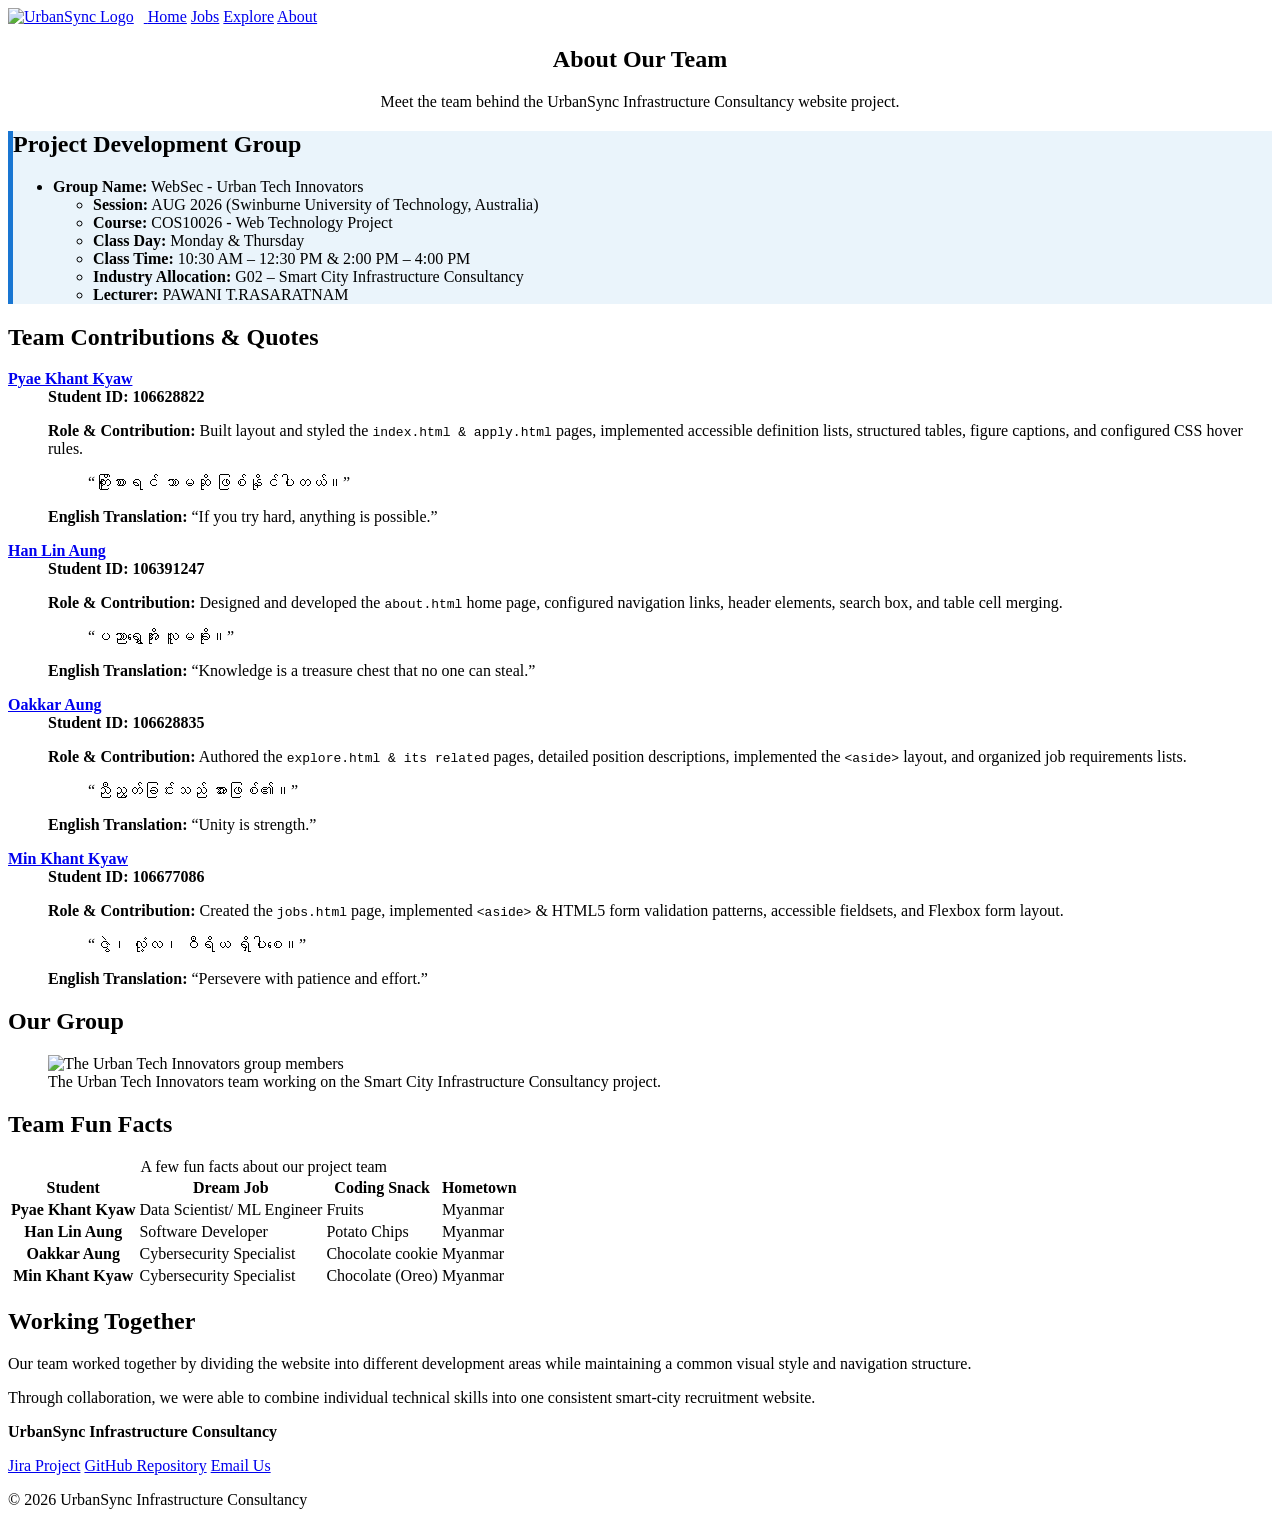
==== about.html @ 2adc10f1 "i added about.html i wrote team descriptions, links and quotes" ====
<!DOCTYPE html>
<html lang="en">
<head>
    <meta charset="UTF-8">
    <meta name="viewport" content="width=device-width, initial-scale=1.0">
    <title>About Our Team | UrbanSync Infrastructure Consultancy</title>
    <link rel="stylesheet" href="style.css">
    <style>
        .about-intro {
            text-align: center;
        }
        .group-info {
            background-color: #eaf4fb;
            border-left: 5px solid #1976d2;
        }
        .member-id {
            font-weight: bold;
        }
    </style>
</head>
<body>
    <!-- ==================== HEADER ==================== -->
    <header>
        <nav class="main-nav" aria-label="Main navigation">
            <a href="index.html">
                <img src="images/logo.png" alt="UrbanSync Logo" style="height: 80px; width: auto; margin-right: 10px;">
            </a>
            <a href="index.html">Home</a>
            <a href="jobs.html">Jobs</a>
            <a href="explore.html">Explore</a>
            <a href="about.html">About</a>
        </nav>
    </header>

    <!-- ==================== MAIN CONTENT ==================== -->
    <main>
        <!-- ==================== INTRODUCTION ==================== -->
        <section class="about-intro">
            <h1>About Our Team</h1>
            <p>Meet the team behind the UrbanSync Infrastructure Consultancy website project.</p>
        </section>

        <!-- ==================== GROUP INFORMATION ==================== -->
        <section class="group-info">
            <h2>Project Development Group</h2>
            <ul>
                <li>
                    <strong>Group Name:</strong> WebSec - Urban Tech Innovators
                    <ul>
                        <li><strong>Session:</strong> AUG 2026 (Swinburne University of Technology, Australia)</li>
                        <li><strong>Course:</strong> COS10026 - Web Technology Project</li>
                        <li><strong>Class Day:</strong> Monday & Thursday</li>
                        <li><strong>Class Time:</strong> 10:30 AM – 12:30 PM & 2:00 PM – 4:00 PM</li>
                        <li><strong>Industry Allocation:</strong> G02 – Smart City Infrastructure Consultancy</li>
                        <li><strong>Lecturer:</strong> PAWANI T.RASARATNAM</li>
                    </ul>
                </li>
            </ul>
        </section>

        <!-- ==================== TEAM CONTRIBUTIONS ==================== -->
 <!-- ==================== TEAM CONTRIBUTIONS ==================== -->
        <section>
            <h2>Team Contributions &amp; Quotes</h2>
            <dl class="team-contributions">
                
                <!-- Pyae Khant Kyaw -->
                <div class="team-card">
                    <dt>
                        <a href="https://www.linkedin.com/in/pyae-khant-kyaw-591726390/" target="_blank" rel="noopener">
                        <strong>Pyae Khant Kyaw</strong>
                        </a>
                    </dt>
                    <dd>
                        <span class="member-id">Student ID: 106628822</span>
                        <p><strong>Role &amp; Contribution:</strong> Built layout and styled the <code>index.html & apply.html</code> pages, implemented accessible definition lists, structured tables, figure captions, and configured CSS hover rules.</p>
                        <blockquote>“ကြိုးစားရင် ဘာမဆို ဖြစ်နိုင်ပါတယ်။”</blockquote>
                        <p><strong>English Translation:</strong> “If you try hard, anything is possible.”</p>
                    </dd>
                </div>

                <!-- Han Lin Aung -->
                <div class="team-card">
                    <dt><a href="https://www.linkedin.com/in/han-lin-aung-30025931a/" target="_blank" rel="noopener">
                        <strong>Han Lin Aung</strong>
                    </a></dt>
                    <dd>
                        <span class="member-id">Student ID: 106391247</span>
                        <p><strong>Role &amp; Contribution:</strong> Designed and developed the <code>about.html</code> home page, configured navigation links, header elements, search box, and table cell merging.</p>
                        <blockquote>“ပညာရွှေအိုး လူမခိုး။”</blockquote>
                        <p><strong>English Translation:</strong> “Knowledge is a treasure chest that no one can steal.”</p>
                    </dd>
                </div>

                <!-- Oakkar Aung -->
                <div class="team-card">
                    <dt><a href="https://www.linkedin.com/in/oakkar-aung-b70077332/" target="_blank" rel="noopener">
                        <strong>Oakkar Aung</strong>
                    </a></dt>
                    <dd>
                        <span class="member-id">Student ID: 106628835</span>
                        <p><strong>Role &amp; Contribution:</strong> Authored the <code>explore.html & its related</code> pages, detailed position descriptions, implemented the <code>&lt;aside&gt;</code> layout, and organized job requirements lists.</p>
                        <blockquote>“ညီညွတ်ခြင်းသည် အားဖြစ်၏။”</blockquote>
                        <p><strong>English Translation:</strong> “Unity is strength.”</p>
                    </dd>
                </div>

                <!-- Min Khant Kyaw -->
                <div class="team-card">
                    <dt><a href="https://www.linkedin.com/in/min-khant-kyaw-52973a392/" target="_blank" rel="noopener">
                        <strong>Min Khant Kyaw</strong>
                    </a></dt>
                    <dd>
                       <span class="member-id">Student ID: 106677086</span>
                        <p><strong>Role &amp; Contribution:</strong> Created the <code>jobs.html</code> page, implemented <code>&lt;aside&gt;</code> & HTML5 form validation patterns, accessible fieldsets, and Flexbox form layout.</p>
                        <blockquote>“ဇွဲ၊ လုံ့လ၊ ဝီရိယ ရှိပါစေ။”</blockquote>
                        <p><strong>English Translation:</strong> “Persevere with patience and effort.”</p>
                    </dd>
                </div>

            </dl>
        </section>

        <!-- ==================== GROUP PHOTO ==================== -->
        <section>
            <h2>Our Group</h2>
            <figure class="group-photo">
                <img src="images/group_photo.jpg" alt="The Urban Tech Innovators group members" title="Left to Right: Min Khant Kyaw, Pyae Khant Kyaw, Han Lin Aung, Oakkar Aung">
                <figcaption>The Urban Tech Innovators team working on the Smart City Infrastructure Consultancy project.</figcaption>
            </figure>
        </section>

        <!-- ==================== FUN FACTS ==================== -->
        <section>
            <h2>Team Fun Facts</h2>
            <table class="fun-facts-table">
                <caption>A few fun facts about our project team</caption>
                <thead>
                    <tr>
                        <th scope="col">Student</th>
                        <th scope="col">Dream Job</th>
                        <th scope="col">Coding Snack</th>
                        <th scope="col">Hometown</th>
                    </tr>
                </thead>
                <tbody>
                    <tr>
                        <th scope="row">Pyae Khant Kyaw</th>
                        <td>Data Scientist/ ML Engineer</td>
                        <td>Fruits</td>
                        <td>Myanmar</td>
                    </tr>
                    <tr>
                        <th scope="row">Han Lin Aung</th>
                        <td>Software Developer</td>
                        <td>Potato Chips</td>
                        <td>Myanmar</td>
                    </tr>
                    <tr>
                        <th scope="row">Oakkar Aung</th>
                        <td>Cybersecurity Specialist</td>
                        <td>Chocolate cookie</td>
                        <td>Myanmar</td>
                    </tr>
                    <tr>
                        <th scope="row">Min Khant Kyaw</th>
                        <td>Cybersecurity Specialist</td>
                        <td>Chocolate (Oreo)</td>
                        <td>Myanmar</td>
                    </tr>
                </tbody>
            </table>
        </section>

        <!-- ==================== TEAM MESSAGE ==================== -->
        <section>
            <h2>Working Together</h2>
            <p>Our team worked together by dividing the website into different development areas while maintaining a common visual style and navigation structure.</p>
            <p>Through collaboration, we were able to combine individual technical skills into one consistent smart-city recruitment website.</p>
        </section>
    </main>

    <!-- ==================== FOOTER ==================== -->
    <footer>
        <p><strong>UrbanSync Infrastructure Consultancy</strong></p>
        <nav class="footer-nav" aria-label="Footer navigation">
            <a href="https://minkhantkyaw3157.atlassian.net/jira/software/projects/UHP/boards/2/backlog?atlOrigin=eyJpIjoiNzYxYjM2ZmIwYTVkNGU5ZWIyMDAyNzI1ZTBjNDgzMmMiLCJwIjoiaiJ9">Jira Project</a>
            <a href="https://github.com/pyaekhantkyaw/G02-Smart-City-Infrastructure-Consultancy.git" target="_blank" rel="noopener noreferrer">GitHub Repository</a>
            <a href="mailto:urbanSync2026@gmail.com">Email Us</a>
        </nav>
        <p>&copy; 2026 UrbanSync Infrastructure Consultancy</p>
    </footer>
</body>
</html>
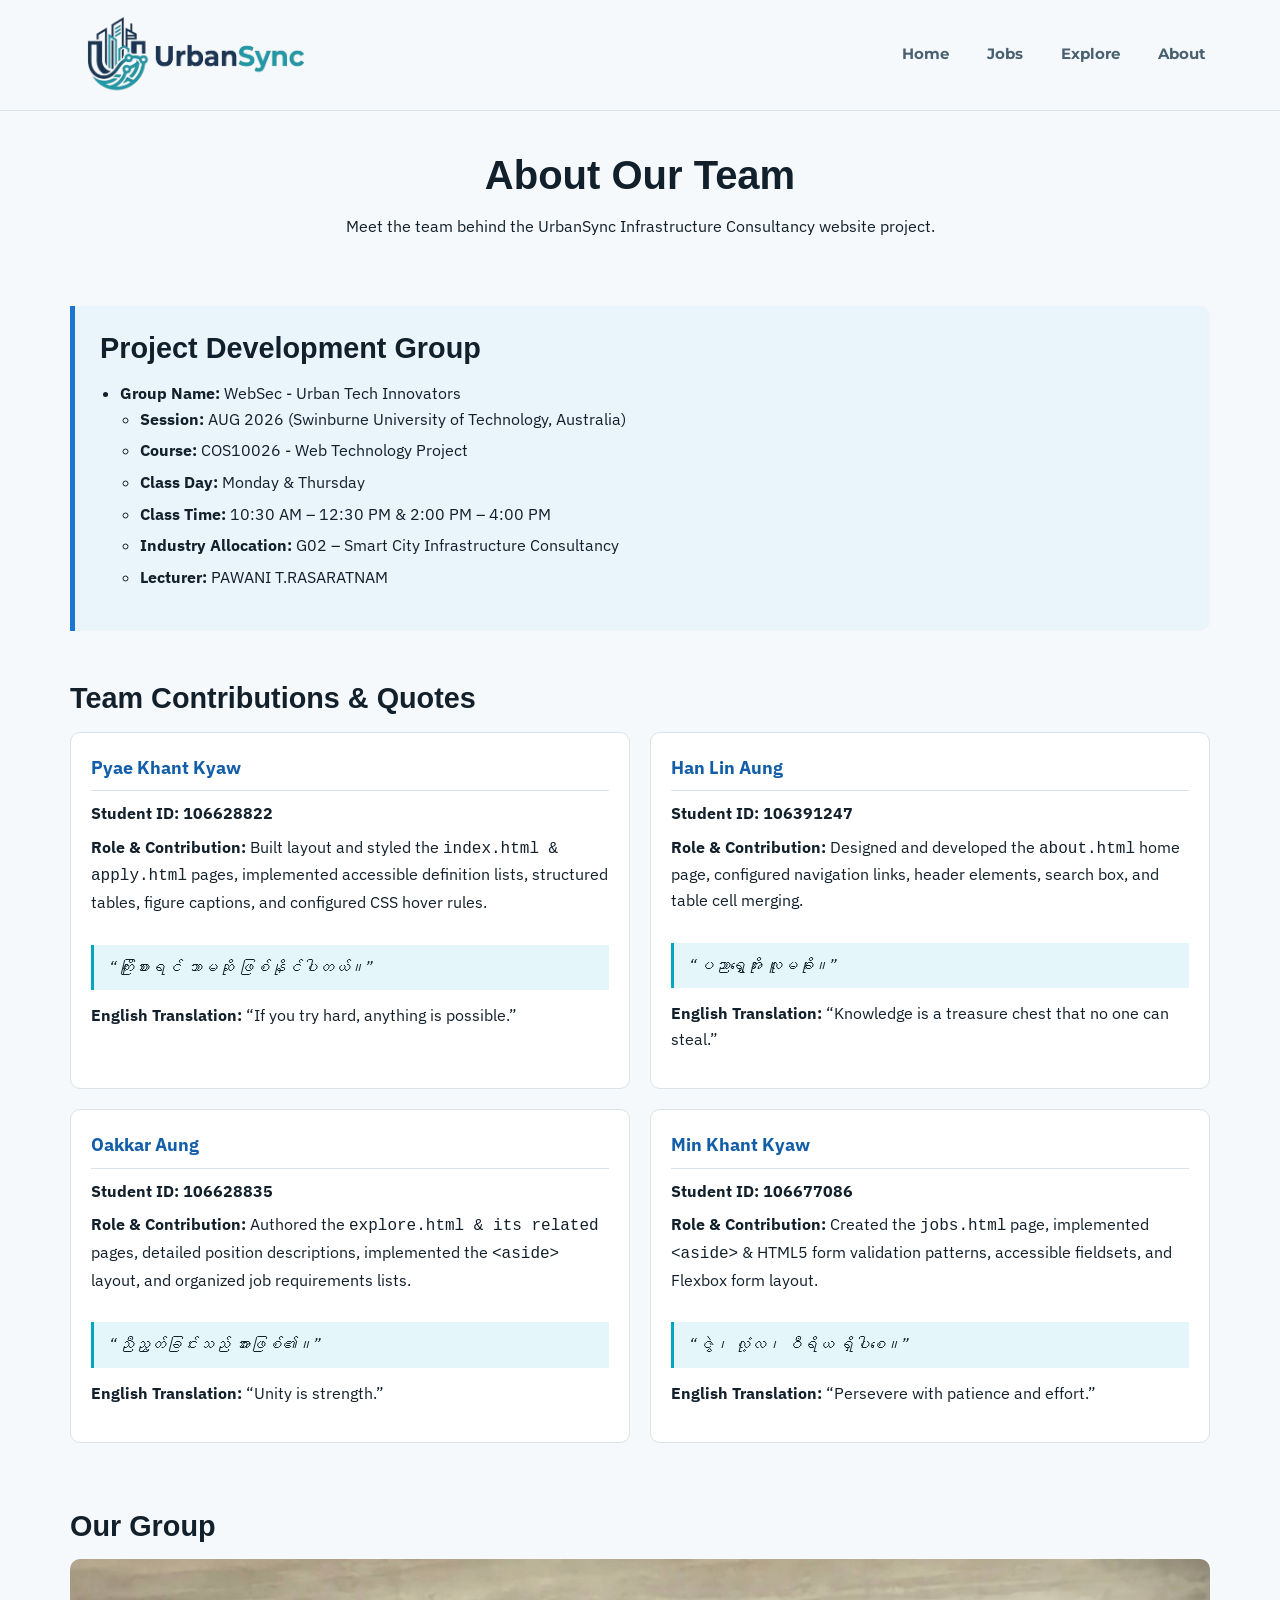
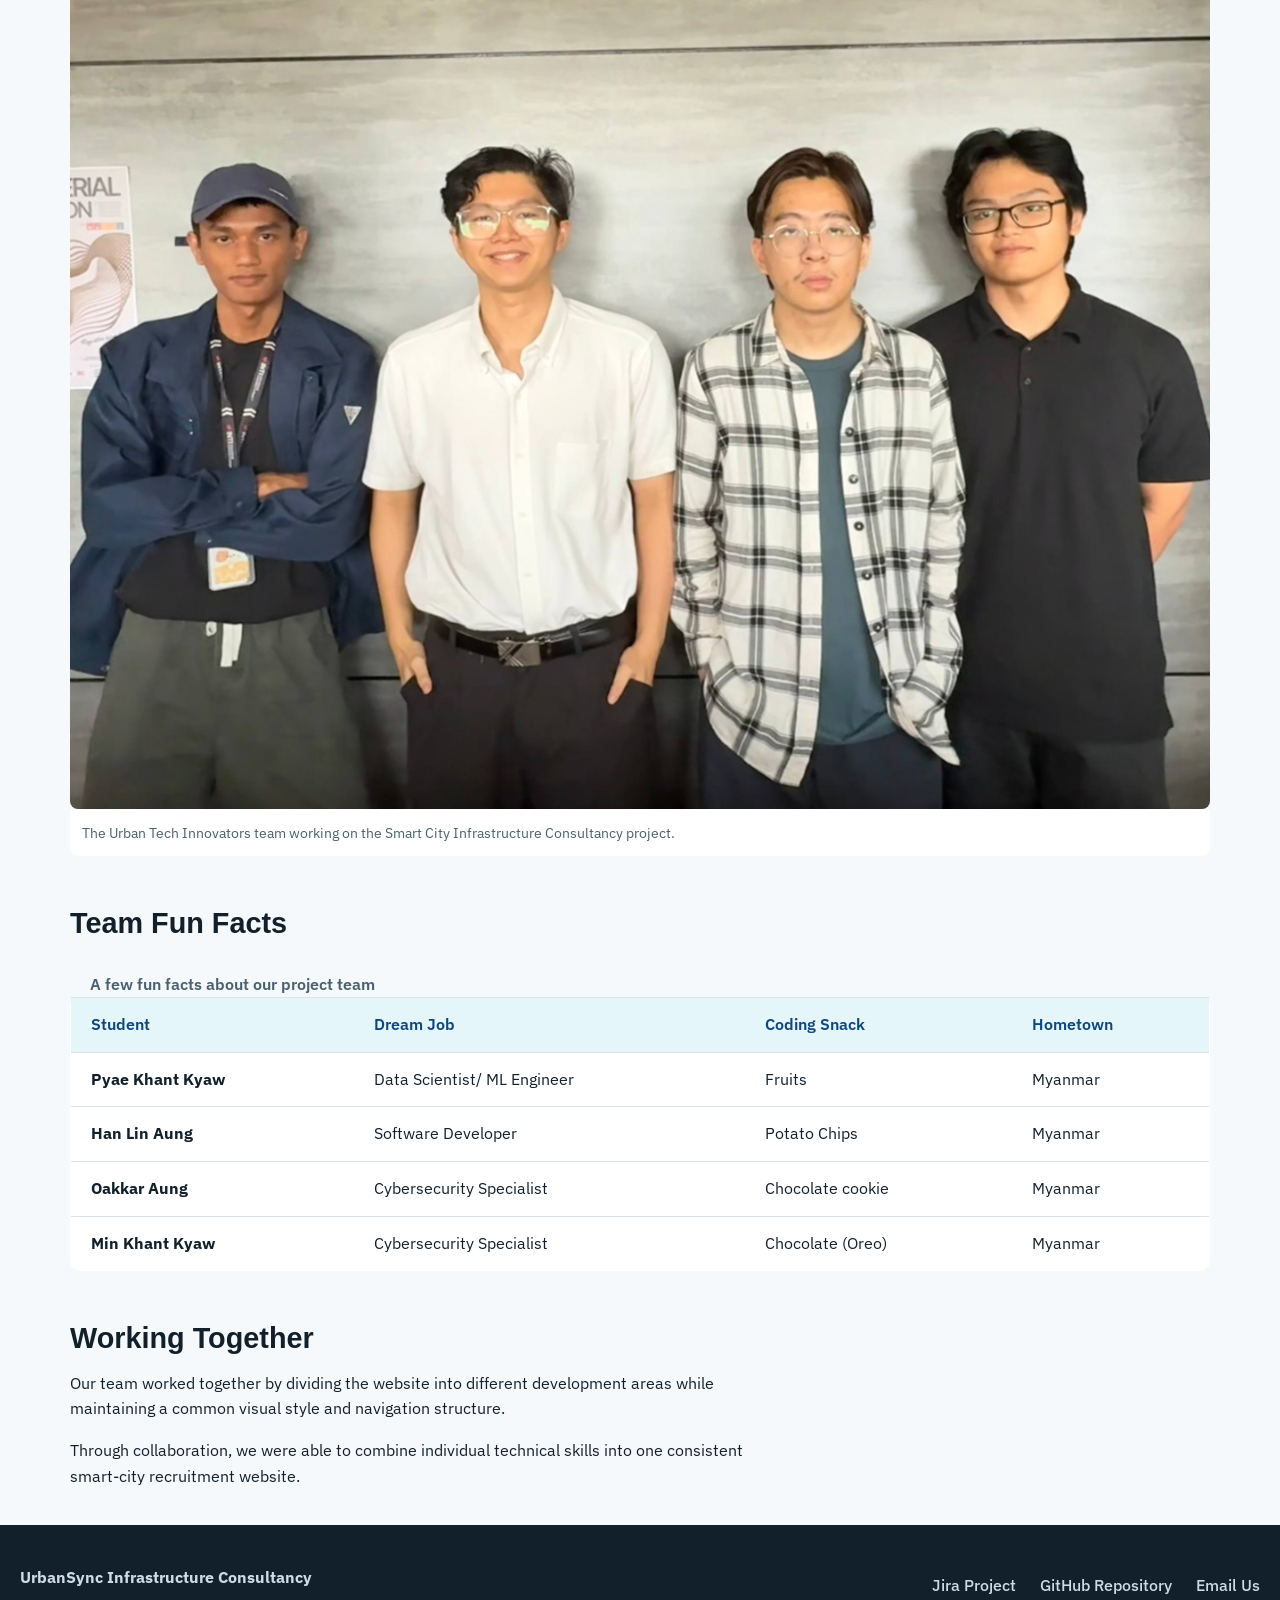
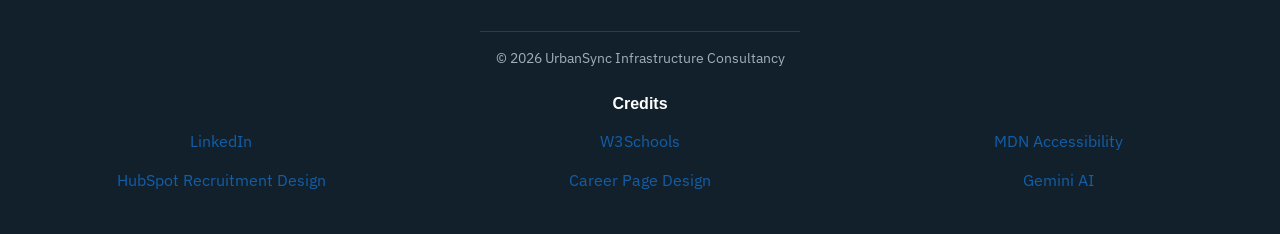
==== commit 37780cd5: "Fixed style.css and added credits in footer" ====
--- a/about.html
+++ b/about.html
@@ -182,13 +182,48 @@
 
     <!-- ==================== FOOTER ==================== -->
     <footer>
-        <p><strong>UrbanSync Infrastructure Consultancy</strong></p>
-        <nav class="footer-nav" aria-label="Footer navigation">
-            <a href="https://minkhantkyaw3157.atlassian.net/jira/software/projects/UHP/boards/2/backlog?atlOrigin=eyJpIjoiNzYxYjM2ZmIwYTVkNGU5ZWIyMDAyNzI1ZTBjNDgzMmMiLCJwIjoiaiJ9">Jira Project</a>
-            <a href="https://github.com/pyaekhantkyaw/G02-Smart-City-Infrastructure-Consultancy.git" target="_blank" rel="noopener noreferrer">GitHub Repository</a>
-            <a href="mailto:urbanSync2026@gmail.com">Email Us</a>
-        </nav>
-        <p>&copy; 2026 UrbanSync Infrastructure Consultancy</p>
-    </footer>
+
+    <div class="footer-brand">
+        <p>
+            <strong>UrbanSync Infrastructure Consultancy</strong>
+        </p>
+    </div>
+    <nav class="footer-links" aria-label="Footer navigation">
+        <a href="https://minkhantkyaw3157.atlassian.net/jira/software/projects/UHP/boards/2/backlog?atlOrigin=eyJpIjoiNzYxYjM2ZmIwYTVkNGU5ZWIyMDAyNzI1ZTBjNDgzMmMiLCJwIjoiaiJ9"
+           target="_blank"
+           rel="noopener noreferrer">
+            Jira Project
+        </a>
+
+        <a href="https://github.com/pyaekhantkyaw/G02-Smart-City-Infrastructure-Consultancy.git"
+           target="_blank"
+           rel="noopener noreferrer">
+            GitHub Repository
+        </a>
+
+        <a href="mailto:urbanSync2026@gmail.com">
+            Email Us
+        </a>
+    </nav>
+
+    <div class="footer-credits">
+        <h2>Credits</h2>
+            <ul class="footer-list">
+                <li><a href="https://www.linkedin.com/jobs/" target="_blank" rel="noopener noreferrer">LinkedIn</a></li>
+                <li><a href="https://www.w3schools.com/" target="_blank" rel="noopener noreferrer">W3Schools</a></li>
+                <li><a href="https://developer.mozilla.org/en-US/docs/Learn_web_development/Core/Accessibility/HTML" target="_blank" rel="noopener noreferrer">MDN Accessibility</a></li>
+                <li><a href="https://blog.hubspot.com/website/recruitment-websites-design" target="_blank" rel="noopener noreferrer">HubSpot Recruitment Design</a></li>
+                <li><a href="https://www.everything.design/blog/career-page-examples" target="_blank" rel="noopener noreferrer">Career Page Design</a></li>
+                <li><a href="https://gemini.google.com/" target="_blank" rel="noopener noreferrer">Gemini AI</a></li>
+            </ul>
+    </div>
+
+
+    <p class="footer-copyright">
+        &copy; 2026 UrbanSync Infrastructure Consultancy
+    </p>
+
+</footer>
+
 </body>
 </html>
--- a/style.css
+++ b/style.css
@@ -0,0 +1,988 @@
+/* ==========================================================================
+   UrbanSync Infrastructure Consultancy — Global Stylesheet
+   ========================================================================== */
+@import url('https://fonts.googleapis.com/css2?family=IBM+Plex+Sans:wght@400;500;600&display=swap');
+@import url('https://fonts.googleapis.com/css2?family=Montserrat:wght@400;500;700&display=swap');
+
+/* ---------- Color & Font Variables ---------- */
+:root {
+    --color-ink: #12202b;
+    --color-ink-soft: #48606f;
+    --color-paper: #f6f9fb;
+    --color-surface: #ffffff;
+    --color-border: #dbe3e9;
+    --color-primary: #135ea8;
+    --color-primary-dark: #0d4680;
+    --color-accent: #00a6c0;
+    --color-accent-soft: #e4f6f9;
+}
+
+/* ---------- Base Reset ---------- */
+* {
+    box-sizing: border-box;
+}
+
+html {
+    scroll-behavior: smooth;
+}
+
+body {
+    margin: 0;
+    font-family: "IBM Plex Sans", "Segoe UI", Roboto, sans-serif;
+    font-size: 16px;
+    line-height: 1.6;
+    color: var(--color-ink);
+    background-color: var(--color-paper);
+}
+
+img {
+    max-width: 100%;
+    display: block;
+}
+
+h1, h2, h3, h4 {
+    font-family: "Space Grotesk", "Segoe UI", Roboto, sans-serif;
+    line-height: 1.2;
+    margin: 0 0 15px;
+    color: var(--color-ink);
+}
+
+h1 { font-size: 2.5rem; }
+h2 { font-size: 1.8rem; }
+h3 { font-size: 1.25rem; }
+
+p {
+    margin: 0 0 16px;
+    max-width: 68ch;
+}
+
+a {
+    color: var(--color-primary);
+    text-decoration: none;
+}
+
+a:hover {
+    color: var(--color-primary-dark);
+    text-decoration: underline;
+}
+
+ul, ol {
+    padding-left: 20px;
+}
+
+li {
+    margin-bottom: 6px;
+}
+
+button {
+    font-family: inherit;
+    cursor: pointer;
+}
+
+table {
+    border-collapse: collapse;
+    width: 100%;
+}
+
+.hero-title p {
+    margin: 0;
+}
+
+/* ---------- Layout Shell ---------- */
+main {
+    display: flex;
+    flex-direction: column;
+    gap: 50px;
+    max-width: 1180px;
+    margin: 0 auto;
+    padding: 40px 20px 0;
+}
+
+section > h2 {
+    margin-bottom: 15px;
+}
+
+/* ==========================================================================
+   HEADER / NAVIGATION
+   ========================================================================== */
+header {
+    position: sticky;
+    top: 0;
+    z-index: 50;
+    background: #f6f9fb;
+    border-bottom: 1px solid var(--color-border);
+}
+
+header nav {
+    display: flex;
+    align-items: center;
+    flex-wrap: wrap;
+    gap: 15px 30px;
+    max-width: 1180px;
+    margin: 0 auto;
+    padding: 15px 20px;
+}
+
+header nav > a:first-child {
+    font-family: "Space Grotesk", sans-serif;
+    font-size: 1.2rem;
+    color: var(--color-ink);
+    margin-right: auto;
+    text-decoration: none;
+}
+
+header nav > a:first-child strong {
+    font-weight: bold;
+}
+
+header nav > a:first-child:hover {
+    color: var(--color-primary);
+}
+
+header nav > a:not(:first-child) {
+    color: var(--color-ink-soft);
+    font-family: "Montserrat", "Segoe UI", Roboto, sans-serif;
+    font-weight: 700;
+    font-size: 0.95rem;
+    padding: 6px 4px;
+    text-decoration: none;
+    border-bottom: 2px solid transparent;
+    transition: color 0.15s, border-color 0.15s;
+}
+
+header nav > a:not(:first-child):hover {
+    color: var(--color-primary);
+    border-bottom-color: var(--color-accent);
+}
+
+.hero-content a.apply-btn {
+  background: transparent;               /* remove solid fill */
+  color: var(--color-primary);           /* text color */
+  border: 2px solid var(--color-primary);/* border only */
+}
+
+.hero-content a.apply-btn:hover {
+  background: var(--color-primary);      /* fill on hover */
+  color: #fff;                           /* text turns white */
+}
+
+@media (max-width: 480px) {
+    header nav > a:first-child {
+        flex-basis: 100%;
+        margin-right: 0;
+    }
+}
+
+/* ==========================================================================
+   Slider Section
+   ========================================================================== */
+.hero {
+    display: flex;
+    flex-direction: column;
+    gap: 30px;
+    align-items: center;
+    padding-top: 20px;
+}
+
+.hero-buttons {
+    display: flex;
+    flex-wrap: wrap;
+    gap: 12px;
+    align-items: center;
+    margin-top: 20px;
+}
+
+/* FIX 1: Change selector to target the buttons inside the flex container */
+.hero-buttons a {
+    display: inline-block;
+    padding: 12px 24px;
+    background: var(--color-primary);
+    color: #ffffff;
+    border-radius: 25px;
+    font-weight: 600;
+    text-decoration: none;
+    transition: background 0.15s, color 0.15s;
+    border: 2px solid transparent; /* Keeps sizing consistent when border is added */
+}
+
+.hero-buttons a:hover {
+    background: var(--color-primary-dark);
+    text-decoration: none;
+}
+
+/* Apply Now Button Styles */
+.hero-buttons a.apply-btn {
+    background: transparent;
+    color: var(--color-primary);
+    border: 2px solid var(--color-primary);
+}
+
+.hero-buttons a.apply-btn:hover {
+    background: var(--color-primary);
+    color: #fff;
+}
+
+/* ==========================================================================
+   SLIDESHOW
+   ========================================================================== */
+.slideshow {
+    width: 100%;
+    max-width: 600px;
+    overflow: hidden;
+    margin: 0 auto;
+    border-radius: 10px; /* Moves the rounded corners up to the container */
+    box-shadow: 0 4px 12px rgba(0, 0, 0, 0.1);
+}
+
+.slideshow-track {
+    display: flex;
+    width: 300%; 
+    animation: autoSlide 9s infinite; 
+}
+
+/* FIX 2: Add height and object-fit to prevent squishing */
+.slideshow-track img {
+    width: 33.333%; 
+    height: 350px; /* Adjust this height to match your desired aesthetic */
+    object-fit: cover; /* Ensures images crop nicely instead of stretching */
+    display: block;
+}
+
+@keyframes autoSlide {
+    0% { transform: translateX(0%); }              
+    28% { transform: translateX(0%); }              
+    33% { transform: translateX(-33.333%); }        
+    61% { transform: translateX(-33.333%); }        
+    66% { transform: translateX(-66.666%); }       
+    95% { transform: translateX(-66.666%); }        
+    100% { transform: translateX(0%); }           
+}
+
+/* Desktop Grid Layout */
+@media (min-width: 860px) {
+    .hero {
+        display: grid;
+        grid-template-columns: 1.1fr 0.9fr;
+        gap: 50px;
+        align-items: center; /* Centers the text block vertically with the image */
+    }
+}
+
+/* ==========================================================================
+   CARD GRIDS
+   ========================================================================== */
+.service-cards,
+.benefit-cards,
+.insight-cards {
+    display: grid;
+    gap: 20px;
+    grid-template-columns: repeat(auto-fit, minmax(240px, 1fr));
+    margin-top: 20px;
+}
+
+.service-cards article,
+.benefit-cards article,
+.insight-cards article {
+    background: var(--color-surface);
+    border: 1px solid var(--color-border);
+    border-radius: 10px;
+    padding: 24px;
+    box-shadow: 0 2px 8px rgba(0, 0, 0, 0.05);
+}
+
+/* ==========================================================================
+   TABLES
+   ========================================================================== */
+.services-table,
+.fun-facts-table {
+    display: table; /* Changed from 'block' to 'table' so it spans 100% width */
+    width: 100%;
+    background: var(--color-surface);
+    border: 1px solid var(--color-border);
+    border-radius: 10px;
+    overflow: hidden;
+}
+
+.services-table caption,
+.fun-facts-table caption {
+    text-align: left;
+    padding: 16px 20px 0;
+    font-weight: 600;
+    color: var(--color-ink-soft);
+}
+
+.services-table th,
+.services-table td,
+.fun-facts-table th,
+.fun-facts-table td {
+    padding: 14px 20px;
+    text-align: left;
+    border-bottom: 1px solid var(--color-border);
+    white-space: normal; /* Allows text to wrap evenly across columns */
+}
+
+.services-table thead th,
+.fun-facts-table thead th {
+    background: var(--color-accent-soft);
+    color: var(--color-primary-dark);
+    font-weight: 600;
+}
+
+.job-aside {
+    float: right;
+    width: 100%;
+    background: var(--color-accent-soft);
+    border-radius: 10px;
+    padding: 30px;
+    border: 1px solid var(--color-border);
+}
+
+.job-aside h2 {
+    margin-bottom: 10px;
+    font-size: 1.4rem;   
+}
+
+.job-aside ul li {
+    list-style-type: disc;  
+    padding-left: 20px;
+    font-size: 1rem;   
+
+}
+
+/* ==========================================================================
+   COMMUNITY COMMITMENT
+   ========================================================================== */
+.commitment {
+    background: var(--color-accent-soft);
+    border-radius: 10px;
+    padding: 40px 20px;
+    text-align: center;
+}
+
+.commitment p {
+    max-width: 600px;
+    margin: 0 auto;
+}
+
+/* ==========================================================================
+   SEARCH FORM
+   ========================================================================== */
+#search form {
+    display: flex;
+    flex-wrap: wrap;
+    gap: 12px;
+    align-items: center;
+    background: var(--color-surface);
+    border: 1px solid var(--color-border);
+    border-radius: 10px;
+    padding: 20px;
+}
+
+#search label {
+    font-weight: 600;
+}
+
+#search input[type="search"] {
+    flex: 1;
+    min-width: 200px;
+    padding: 10px;
+    border: 1px solid var(--color-border);
+    border-radius: 6px;
+    font-size: 1rem;
+}
+
+#search button {
+    padding: 10px 20px;
+    background: var(--color-primary);
+    color: #ffffff;
+    border: none;
+    border-radius: 6px;
+    font-weight: 600;
+}
+
+#search button:hover {
+    background: var(--color-primary-dark);
+}
+
+/* ==========================================================================
+   EXPLORE PAGE
+   ========================================================================== */
+.section-heading {
+    max-width: 600px;
+    margin-bottom: 30px;
+}
+
+.section-heading span {
+    display: inline-block;
+    color: var(--color-accent);
+    font-weight: 600;
+    font-size: 0.85rem;
+    margin-bottom: 5px;
+}
+
+/* Cards & Card Grid */
+.cards {
+    display: grid;
+    gap: 25px;
+    grid-template-columns: repeat(auto-fit, minmax(260px, 1fr));
+}
+
+.card {
+    background: var(--color-surface);
+    border: 1px solid var(--color-border);
+    border-radius: var(--radius, 10px);
+    overflow: hidden;
+    display: flex;
+    flex-direction: column;
+    box-shadow: 0 2px 8px rgba(0, 0, 0, 0.05);
+    transition: transform 0.2s ease, box-shadow 0.2s ease;
+}
+
+.card:hover {
+    transform: translateY(-3px);
+    box-shadow: 0 6px 16px rgba(18, 32, 43, 0.12);
+}
+
+.card-image {
+    width: 100%;
+    height: 180px;
+    overflow: hidden;
+}
+
+.card-image img {
+    width: 100%;
+    height: 100%;
+    object-fit: cover;
+}
+
+.card-content {
+    padding: 20px;
+    flex: 1;
+    display: flex;
+    flex-direction: column;
+}
+
+.card-content h3 {
+    margin-bottom: 10px;
+}
+
+.card-content p {
+    text-align: justify;
+    margin-bottom: 15px;
+}
+
+/* Explore Button */
+.explore-btn,
+.card-content a.explore-btn {
+    display: inline-block;
+    margin-top: auto;
+    padding: 10px 18px;
+    background: var(--color-primary);
+    color: #ffffff;
+    border-radius: 6px;
+    font-weight: 600;
+    text-decoration: none;
+    width: fit-content;
+    transition: background 0.15s ease, transform 0.15s ease;
+}
+
+.explore-btn:hover {
+    background: var(--color-primary-dark);
+    transform: translateX(2px);
+}
+
+/* Info Banner & Feature Grid */
+.info-banner {
+    background: var(--color-ink);
+    color: #eef3f6;
+    border-radius: var(--radius, 10px);
+    padding: 40px 20px;
+    text-align: center;
+}
+
+.info-banner-title {
+    color: #ffffff;
+}
+
+.info-banner-text {
+    max-width: 600px;
+    margin: 0 auto 30px;
+    color: #c7d4db;
+}
+
+.feature-grid {
+    display: grid;
+    gap: 20px;
+    grid-template-columns: repeat(auto-fit, minmax(200px, 1fr));
+    text-align: left;
+}
+
+.feature-card {
+    background: rgba(255, 255, 255, 0.06);
+    border: 1px solid rgba(255, 255, 255, 0.14);
+    border-radius: 8px;
+    padding: 20px;
+}
+
+.feature-title {
+    color: #ffffff;
+    margin-bottom: 8px;
+}
+
+.feature-text {
+    color: #c7d4db;
+    margin: 0;
+}
+
+/* ==========================================================================
+   DETAIL PAGES — energy / transport / urbanservices
+   ========================================================================== */
+.detail-section {
+    display: flex;
+    flex-direction: column;
+    gap: 20px;
+}
+
+.back-btn {
+    display: inline-block;
+    margin-bottom: 15px;
+    text-decoration: none;
+    color: var(--color-ink, #333);
+    font-weight: 500;
+    font-size: 0.95rem;
+    transition: color 0.2s ease;
+}
+
+.back-btn:hover {
+    color: var(--color-primary, #0056b3);
+    text-decoration: underline;
+}
+
+.detail-container {
+    display: grid;
+    grid-template-columns: 1fr;
+    gap: 30px;
+    background: var(--color-surface);
+    border: 1px solid var(--color-border);
+    border-radius: var(--radius, 10px);
+    padding: 25px;
+    box-shadow: 0 2px 8px rgba(0, 0, 0, 0.05);
+}
+
+.detail-image {
+    width: 100%;
+    height: 280px;
+    object-fit: cover;
+    border-radius: 8px;
+}
+
+.detail-description {
+    text-align: justify;
+}
+
+.detail-heading {
+    margin-top: 20px;
+}
+
+.detail-list {
+    margin-top: 8px;
+}
+
+.detail-list li {
+    color: var(--color-ink-soft);
+}
+
+@media (min-width: 760px) {
+    .detail-container {
+        grid-template-columns: 0.9fr 1.1fr;
+        align-items: start;
+    }
+}
+/* ==========================================================================
+   JOBS PAGE & APPLICATION FORM
+   ========================================================================== */
+.jobs-intro,
+.application-intro,
+.about-intro {
+    max-width: 600px;
+    text-align: center;
+    margin: 0 auto;
+}
+
+.job-card {
+    background: var(--color-surface);
+    border: 1px solid var(--color-border);
+    border-radius: 10px;
+    padding: 30px;
+}
+
+.job-card > header {
+    margin-bottom: 20px;
+    border-bottom: 1px solid var(--color-border);
+    padding-bottom: 15px;
+}
+
+.job-list {
+	box-sizing: border-box; 
+	width: 100%; padding: 15px;
+}
+
+.job-column {
+	float: left; width: 70%; 
+	box-sizing: border-box; 
+}
+
+.job-section {
+	margin-bottom: 30px;
+
+}
+
+.job-card header {
+	position: static; 
+	padding: 15px; 
+	border-radius: 5px;  
+	margin-bottom: 15px;
+}
+
+.apply-button a {
+	background-color: aliceblue; 
+	padding: 10px 20px; 
+	text-decoration: none; 
+	color: #000;
+
+}
+
+.job-aside summary {
+	font-weight: bold;
+        margin-bottom: 0px;
+
+}
+
+
+.job-aside ul {
+	padding-right: 0; 
+	list-style-type: none; 
+	line-height: 1.2em; 
+	font-size: 14px;
+}
+
+.go-apply-section {
+	clear: both; 
+	padding-top: 20px;
+
+}
+
+.job-reference {
+    display: inline-block;
+    color: var(--color-primary-dark);
+    background: var(--color-accent-soft);
+    padding: 4px 10px;
+    border-radius: 15px;
+    margin-bottom: 10px;
+}
+
+.application-form fieldset {
+    border: 1px solid var(--color-border);
+    border-radius: 10px;
+    padding: 25px;
+    margin: 0 0 25px;
+    background: var(--color-surface);
+}
+
+.application-form legend {
+    font-weight: 600;
+    padding: 0 8px;
+    color: var(--color-primary-dark);
+}
+
+.form-grid {
+    display: grid;
+    grid-template-columns: 1fr;
+    gap: 15px;
+}
+
+.form-grid label {
+    display: block;
+    font-weight: 600;
+    margin-bottom: 5px;
+}
+
+.application-form input[type="text"],
+.application-form input[type="email"],
+.application-form input[type="tel"],
+.application-form input[type="search"],
+.application-form select,
+.application-form textarea {
+    width: 100%;
+    padding: 10px;
+    border: 1px solid var(--color-border);
+    border-radius: 6px;
+    font: inherit;
+    background: var(--color-paper);
+}
+
+.application-form textarea {
+    resize: vertical;
+    min-height: 120px;
+}
+
+.radio-group,
+.checkbox-group {
+    display: flex;
+    flex-wrap: wrap;
+    gap: 10px 20px;
+    margin-top: 8px;
+}
+
+.radio-group label,
+.checkbox-group label {
+    display: inline-flex;
+    align-items: center;
+    gap: 6px;
+    font-weight: 500;
+}
+
+.form-buttons {
+    display: flex;
+    gap: 15px;
+}
+
+.form-buttons button {
+    padding: 12px 24px;
+    border-radius: 6px;
+    font-weight: 600;
+    border: 1px solid transparent;
+}
+
+.form-buttons button[type="submit"] {
+    background: var(--color-primary);
+    color: #ffffff;
+}
+
+.form-buttons button[type="submit"]:hover {
+    background: var(--color-primary-dark);
+}
+
+.form-buttons button[type="reset"] {
+    background: transparent;
+    color: var(--color-ink-soft);
+    border: 1px solid var(--color-border);
+}
+
+@media (min-width: 640px) {
+    .form-grid {
+        grid-template-columns: 1fr 1fr;
+    }
+}
+
+/* ==========================================================================
+   ABOUT PAGE
+   ========================================================================== */
+.group-info {
+    background-color: var(--color-accent-soft);
+    border-left: 5px solid var(--color-primary);
+    border-radius: 0 10px 10px 0;
+    padding: 25px;
+}
+
+.team-contributions {
+    display: grid;
+    gap: 20px;
+}
+
+.team-card {
+    background: var(--color-surface);
+    border: 1px solid var(--color-border);
+    border-radius: 10px;
+    padding: 20px;
+    display: flex;
+    flex-direction: column;
+    gap: 10px;
+}
+
+.team-card dt {
+    font-size: 1.15rem;
+    font-weight: bold;
+    color: var(--color-ink);
+    padding-bottom: 8px;
+    border-bottom: 1px solid var(--color-border);
+}
+
+.team-card dd {
+    margin: 0;
+    display: flex;
+    flex-direction: column;
+    gap: 8px;
+}
+
+.team-contributions blockquote {
+    margin: 5px 0;
+    padding: 10px 15px;
+    border-left: 3px solid var(--color-accent);
+    background: var(--color-accent-soft);
+    font-style: italic;
+}
+
+@media (min-width: 700px) {
+    .team-contributions {
+        grid-template-columns: 1fr 1fr;
+    }
+}
+
+.group-photo {
+    margin: 0;
+    border-radius: 10px;
+    overflow: hidden;
+}
+
+.group-photo img {
+    width: 100%;
+    height: auto;
+    border-radius: 8px; /* Optional: smooth rounded corners */
+}
+
+
+.group-photo figcaption {
+    padding: 12px;
+    background: var(--color-surface);
+    color: var(--color-ink-soft);
+    font-size: 0.9rem;
+}
+
+/* ==========================================================================
+   FOOTER
+   Left  : brand name + tagline
+   Right : Jira / GitHub / Email links
+   Centre: copyright, on its own full-width line
+   Works whether the footer has a class on <nav> or not, and degrades
+   gracefully on the pages that are currently missing the brand/links markup.
+   ========================================================================== */
+   
+footer {
+  display: grid;
+  grid-template-columns: 1fr auto;
+  grid-template-areas:
+      "brand links"
+      "copyright copyright"
+      "credits credits";   /* new row for credits */
+  align-items: center;
+  gap: 0.5rem 2rem;
+  background: var(--color-ink);
+  color: #cfdbe2;
+  padding: 40px 20px;
+  margin-top: 20px;
+}
+
+
+footer > p:first-of-type {
+    grid-area: brand;
+    justify-self: start;
+    text-align: left;
+    margin: 0;
+    max-width: 40ch;
+}
+
+footer > p:first-of-type strong {
+    color: #fff;
+    font-family: var(--font-display);
+    font-size: 1.05rem;
+}
+
+footer nav,
+footer > p:nth-of-type(2) {
+    grid-area: links;
+}
+
+footer nav {
+    display: flex;
+    flex-wrap: wrap;
+    gap: 0.5rem 1.5rem;
+    justify-self: end;
+}
+
+footer nav a {
+    color: #cfdbe2;
+    font-weight: 500;
+    text-decoration: none;
+    border-bottom: 1px solid transparent;
+    transition: color 0.15s var(--ease), border-color 0.15s var(--ease);
+}
+
+footer nav a:hover {
+    color: #fff;
+    border-color: var(--color-accent);
+}
+
+/* Pages where the tagline is the *second* <p> and there's no nav: keep it
+   in the brand column rather than misreading it as the links column. */
+footer .footer-tagline {
+    grid-area: brand;
+    justify-self: start;
+    text-align: left;
+    margin: 0.25rem 0 0;
+    color: #a9bac4;
+    font-size: 0.92rem;
+}
+
+footer > p:last-of-type {
+    grid-area: copyright;
+    justify-self: center;
+    text-align: center;
+    margin: 1rem 0 0;
+    padding-top: 1rem;
+    border-top: 1px solid rgba(255, 255, 255, 0.12);
+    color: #9fb0ba;
+    font-size: 0.85rem;
+    width: 100%;
+}
+
+.footer-list {
+  display: grid;
+  grid-template-columns: repeat(3, 1fr); /* 3 per row */
+  gap: 0.5rem 1rem;                      /* spacing between items */
+  list-style: none;
+  padding: 0;
+  margin: 1rem 0 0;
+}
+
+.footer-credits {
+  grid-area: credits;
+  text-align: center;
+  margin-top: 1rem;
+}
+
+.footer-credits h2 {
+  margin: 0 0 0.75rem;
+  font-size: 1rem;
+  font-weight: 600;
+  color: #fff;
+}
+
+
+.footer-list li {
+  text-align: center; /* optional */
+}
+@media (max-width: 640px) {
+  .footer-list {
+    grid-template-columns: 1fr 1fr; /* 2 per row on mobile */
+  }
+}
+
+
+@media (max-width: 640px) {
+    footer {
+        grid-template-columns: 1fr;
+        grid-template-areas:
+            "brand"
+            "links"
+            "copyright";
+        text-align: center;
+    }
+    footer > p:first-of-type,
+    footer:not(:has(nav)) > p:nth-of-type(2) {
+        justify-self: center;
+        text-align: center;
+        max-width: 100%;
+    }
+    footer nav { justify-self: center; }
+}
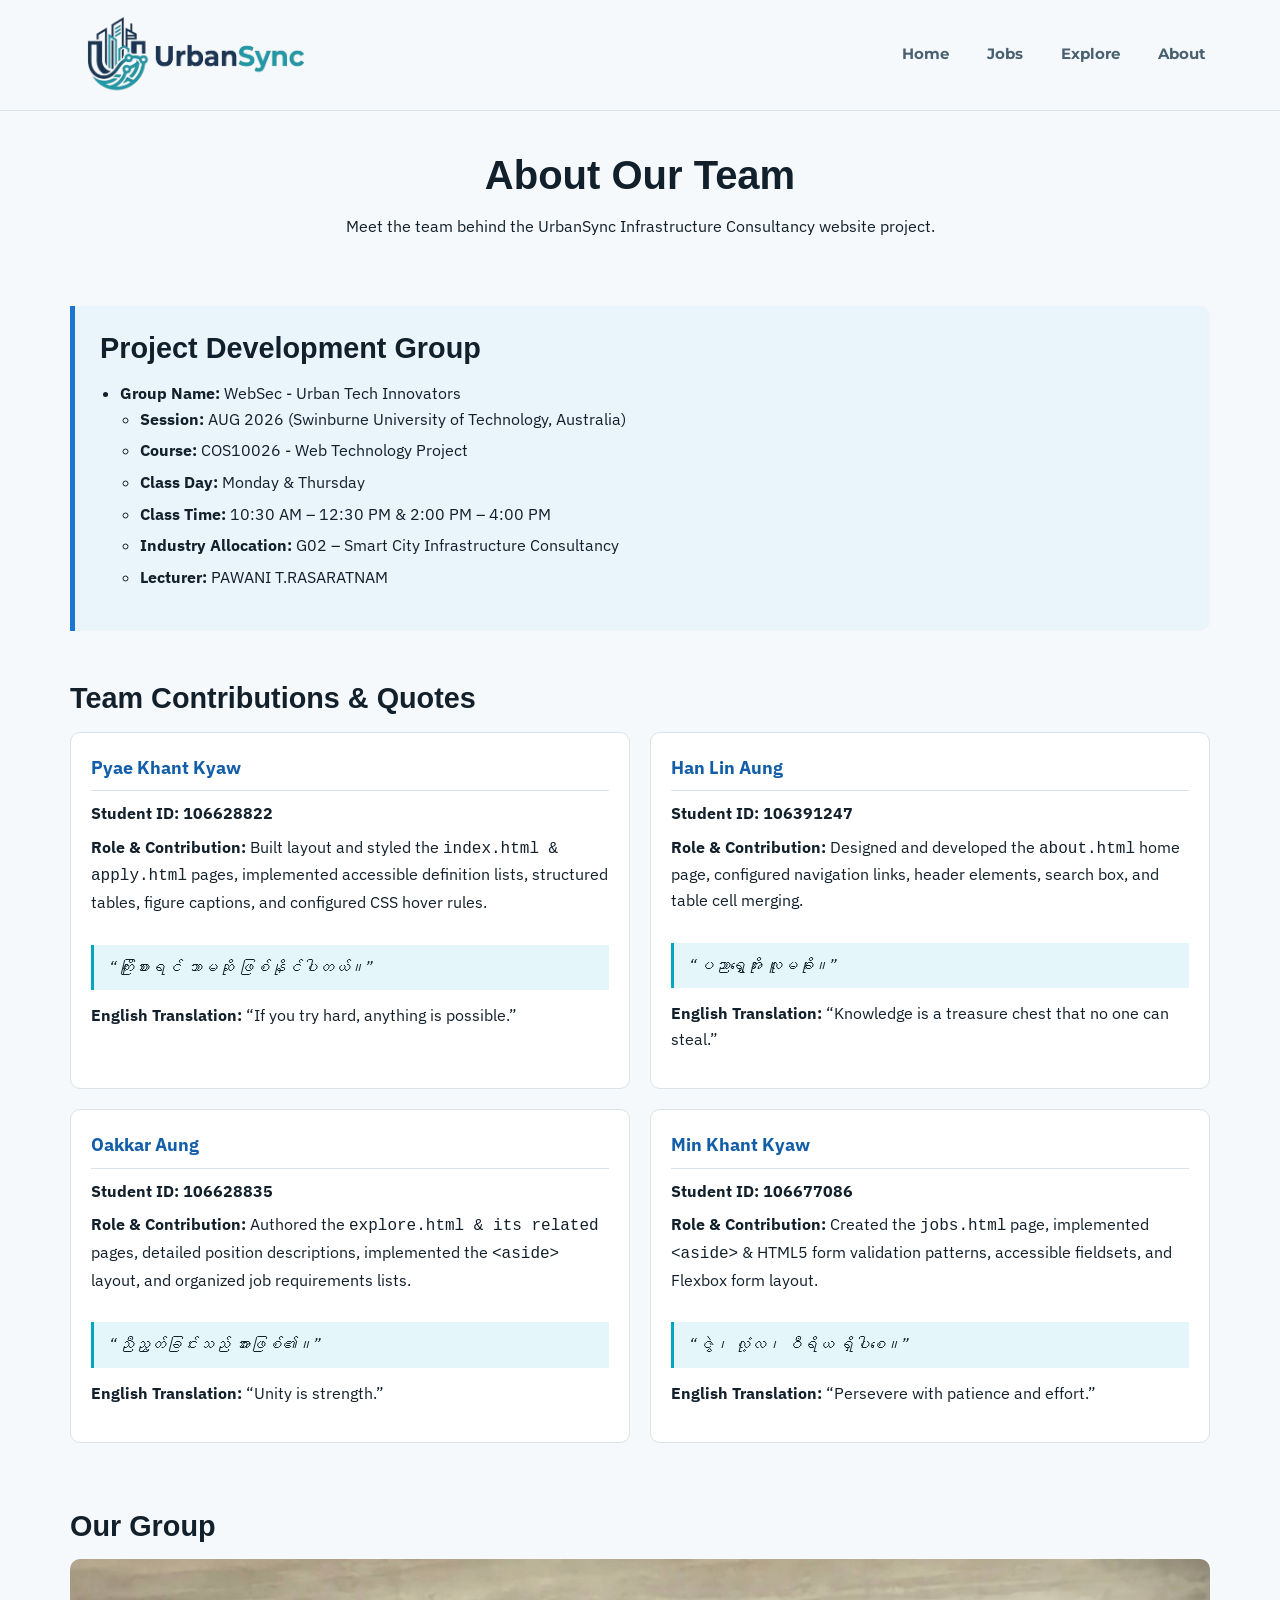
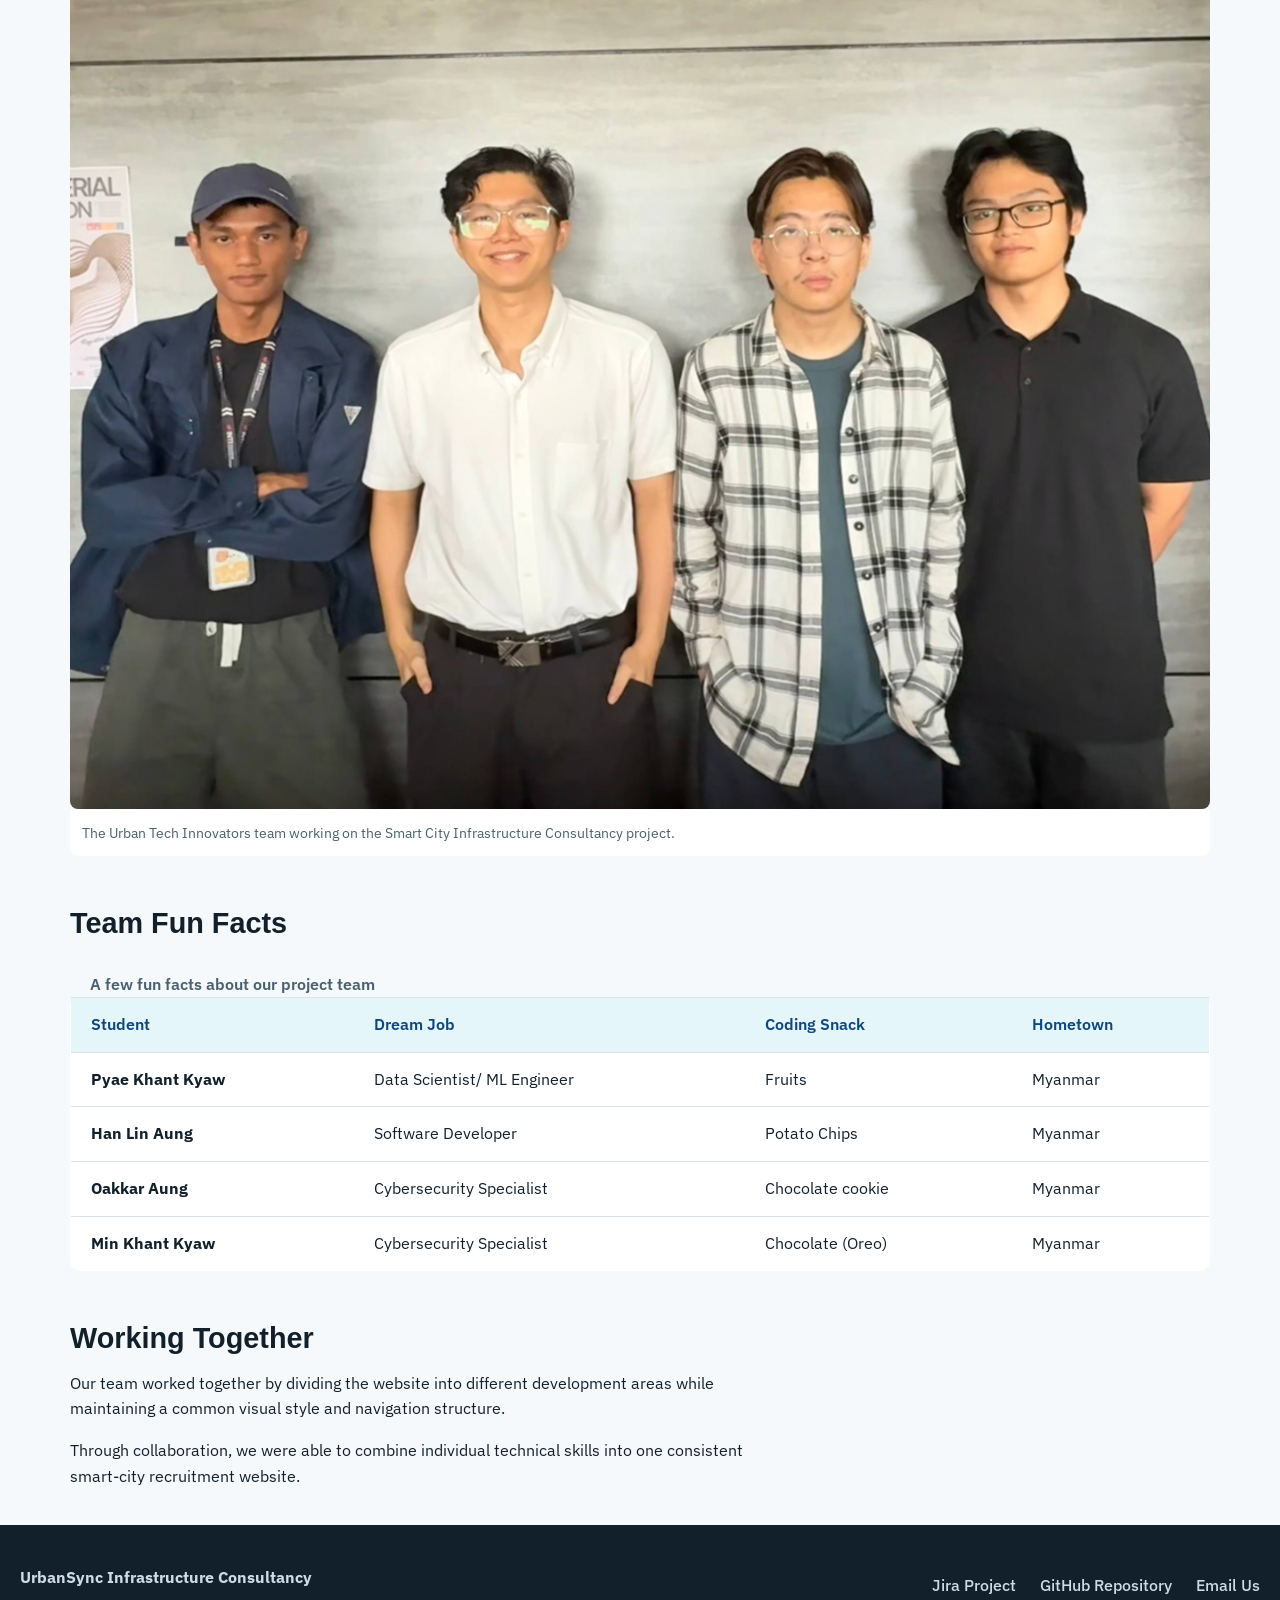
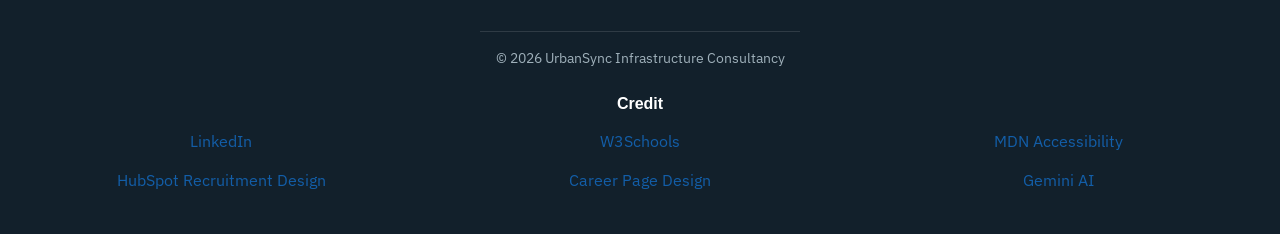
==== commit 71694420: "fixed credits" ====
--- a/about.html
+++ b/about.html
@@ -207,7 +207,7 @@
     </nav>
 
     <div class="footer-credits">
-        <h2>Credits</h2>
+        <h2>Credit</h2>
             <ul class="footer-list">
                 <li><a href="https://www.linkedin.com/jobs/" target="_blank" rel="noopener noreferrer">LinkedIn</a></li>
                 <li><a href="https://www.w3schools.com/" target="_blank" rel="noopener noreferrer">W3Schools</a></li>
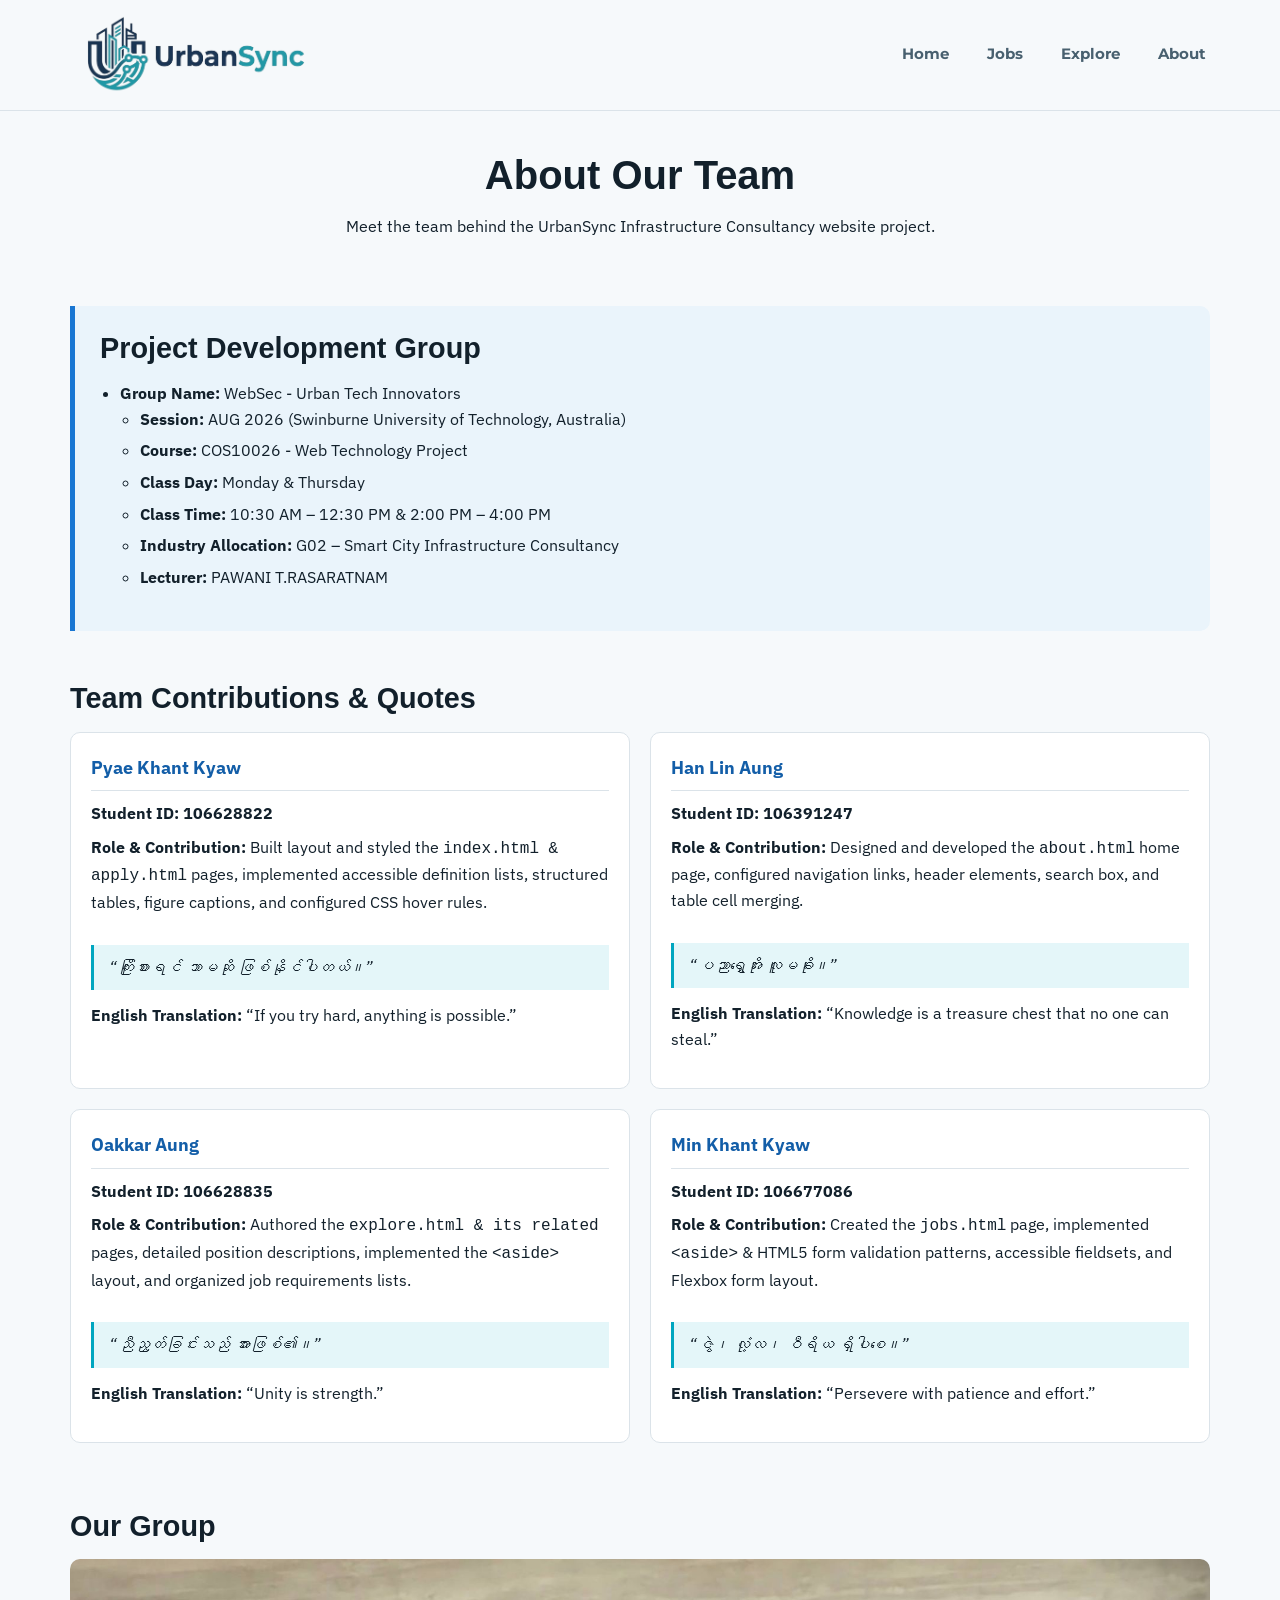
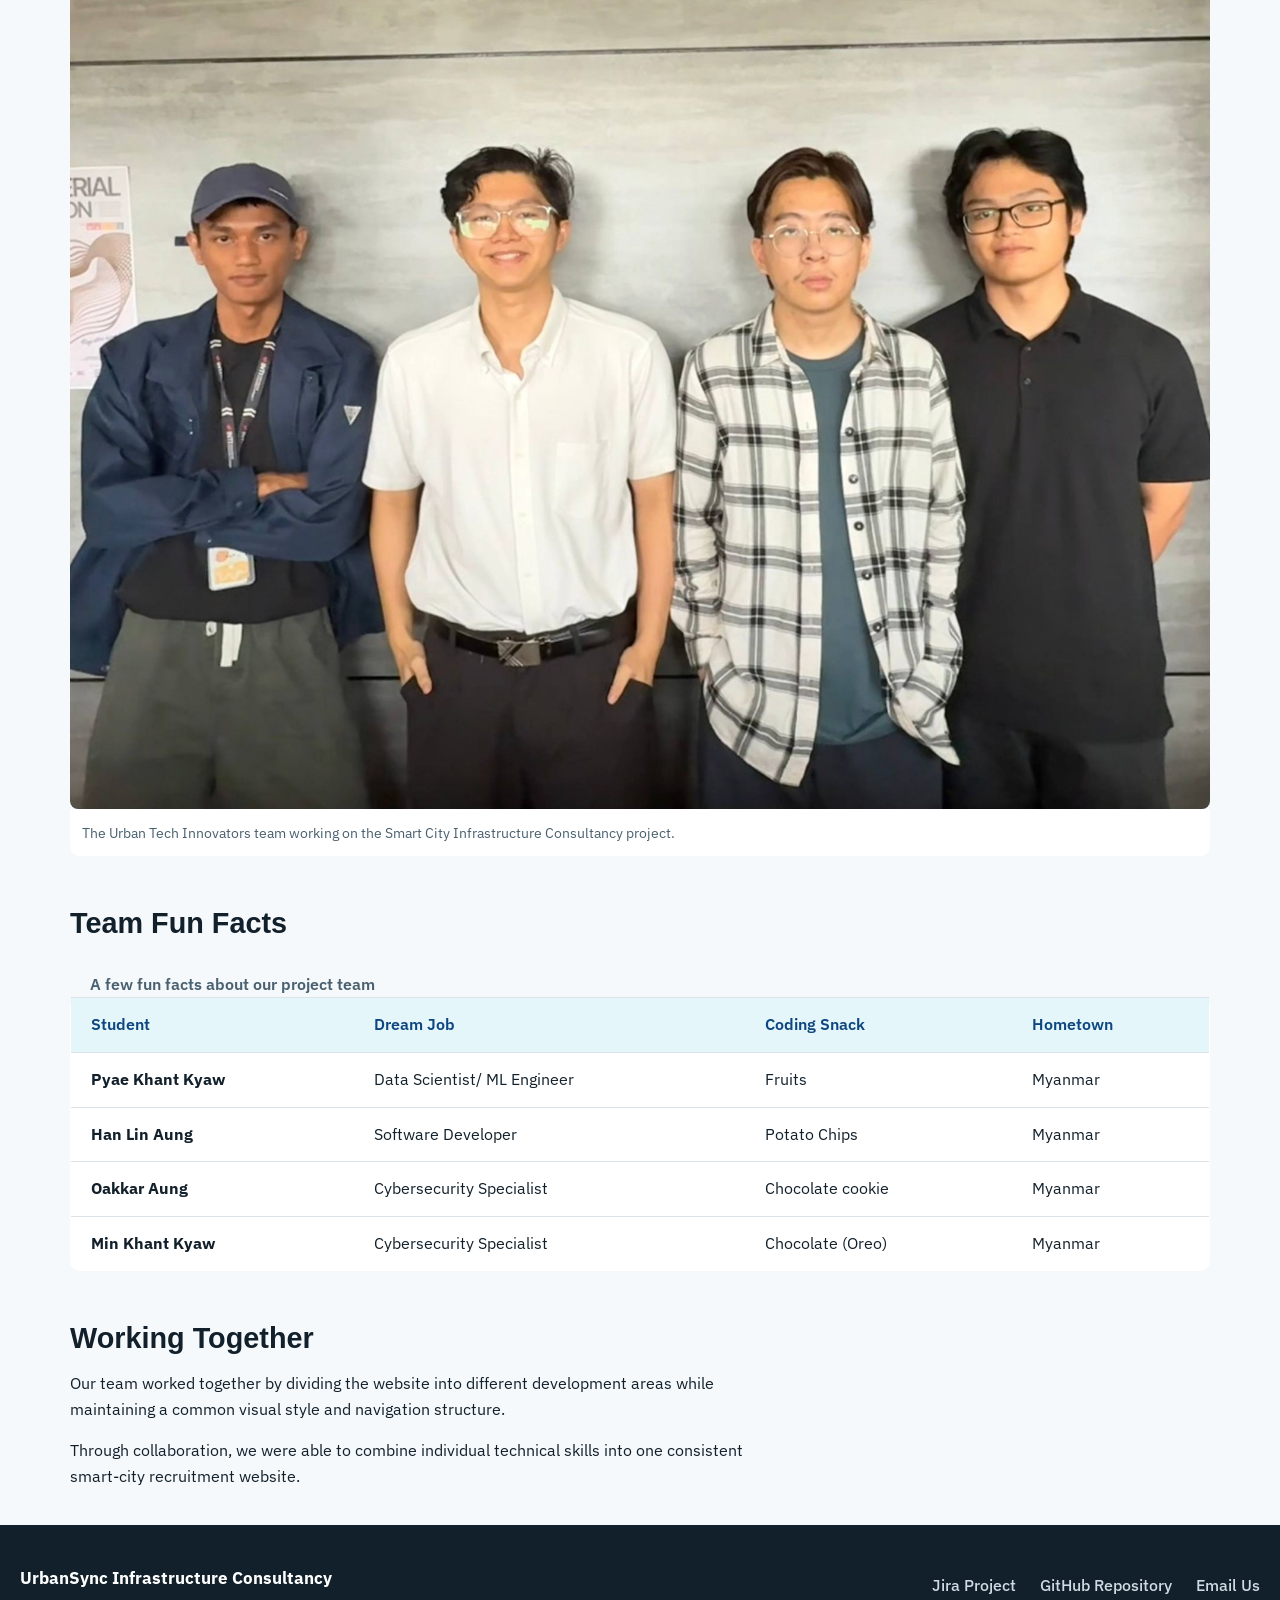
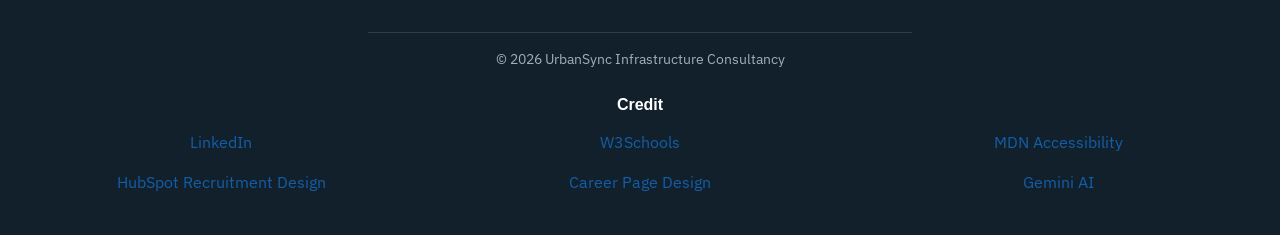
==== commit 9415e5dd: "Major revamps: change image size, relink the github, and others more" ====
--- a/about.html
+++ b/about.html
@@ -188,23 +188,13 @@
             <strong>UrbanSync Infrastructure Consultancy</strong>
         </p>
     </div>
+
     <nav class="footer-links" aria-label="Footer navigation">
-        <a href="https://minkhantkyaw3157.atlassian.net/jira/software/projects/UHP/boards/2/backlog?atlOrigin=eyJpIjoiNzYxYjM2ZmIwYTVkNGU5ZWIyMDAyNzI1ZTBjNDgzMmMiLCJwIjoiaiJ9"
-           target="_blank"
-           rel="noopener noreferrer">
-            Jira Project
-        </a>
-
-        <a href="https://github.com/pyaekhantkyaw/G02-Smart-City-Infrastructure-Consultancy.git"
-           target="_blank"
-           rel="noopener noreferrer">
-            GitHub Repository
-        </a>
-
-        <a href="mailto:urbanSync2026@gmail.com">
-            Email Us
-        </a>
+        <a href="https://minkhantkyaw3157.atlassian.net/jira/software/projects/UHP/boards/2/backlog?atlOrigin=eyJpIjoiNzYxYjM2ZmIwYTVkNGU5ZWIyMDAyNzI1ZTBjNDgzMmMiLCJwIjoiaiJ9" target="_blank" rel="noopener noreferrer">Jira Project</a>
+        <a href="https://github.com/pyaekhantkyaw/G02-Smart-City-Infrastructure-Consultancy-Part1-Group2.git" target="_blank" rel="noopener noreferrer">GitHub Repository</a>
+        <a href="mailto:urbanSync2026@gmail.com">Email Us</a>
     </nav>
+
 
     <div class="footer-credits">
         <h2>Credit</h2>
--- a/style.css
+++ b/style.css
@@ -862,9 +862,9 @@
   display: grid;
   grid-template-columns: 1fr auto;
   grid-template-areas:
-      "brand links"
-      "copyright copyright"
-      "credits credits";   /* new row for credits */
+    "brand links"
+    "copyright copyright"
+    "credits credits";
   align-items: center;
   gap: 0.5rem 2rem;
   background: var(--color-ink);
@@ -873,76 +873,52 @@
   margin-top: 20px;
 }
 
-
-footer > p:first-of-type {
-    grid-area: brand;
-    justify-self: start;
-    text-align: left;
-    margin: 0;
-    max-width: 40ch;
-}
-
-footer > p:first-of-type strong {
-    color: #fff;
-    font-family: var(--font-display);
-    font-size: 1.05rem;
-}
-
-footer nav,
-footer > p:nth-of-type(2) {
-    grid-area: links;
+/* Updated selector to target .footer-brand instead of direct <p> */
+.footer-brand {
+  grid-area: brand;
+  justify-self: start;
+  text-align: left;
+  margin: 0;
+  max-width: 40ch;
+}
+
+.footer-brand strong {
+  color: #fff;
+  font-family: var(--font-display);
+  font-size: 1.05rem;
 }
 
 footer nav {
-    display: flex;
-    flex-wrap: wrap;
-    gap: 0.5rem 1.5rem;
-    justify-self: end;
+  grid-area: links;
+  display: flex;
+  flex-wrap: wrap;
+  gap: 0.5rem 1.5rem;
+  justify-self: end;
 }
 
 footer nav a {
-    color: #cfdbe2;
-    font-weight: 500;
-    text-decoration: none;
-    border-bottom: 1px solid transparent;
-    transition: color 0.15s var(--ease), border-color 0.15s var(--ease);
+  color: #cfdbe2;
+  font-weight: 500;
+  text-decoration: none;
+  border-bottom: 1px solid transparent;
+  transition: color 0.15s var(--ease), border-color 0.15s var(--ease);
 }
 
 footer nav a:hover {
-    color: #fff;
-    border-color: var(--color-accent);
-}
-
-/* Pages where the tagline is the *second* <p> and there's no nav: keep it
-   in the brand column rather than misreading it as the links column. */
-footer .footer-tagline {
-    grid-area: brand;
-    justify-self: start;
-    text-align: left;
-    margin: 0.25rem 0 0;
-    color: #a9bac4;
-    font-size: 0.92rem;
-}
-
-footer > p:last-of-type {
-    grid-area: copyright;
-    justify-self: center;
-    text-align: center;
-    margin: 1rem 0 0;
-    padding-top: 1rem;
-    border-top: 1px solid rgba(255, 255, 255, 0.12);
-    color: #9fb0ba;
-    font-size: 0.85rem;
-    width: 100%;
-}
-
-.footer-list {
-  display: grid;
-  grid-template-columns: repeat(3, 1fr); /* 3 per row */
-  gap: 0.5rem 1rem;                      /* spacing between items */
-  list-style: none;
-  padding: 0;
+  color: #fff;
+  border-color: var(--color-accent);
+}
+
+footer > p.footer-copyright {
+  grid-area: copyright;
+  justify-self: center;
+  text-align: center;
   margin: 1rem 0 0;
+  padding-top: 1rem;
+  border-top: 1px solid rgba(255, 255, 255, 0.12);
+  color: #9fb0ba;
+  font-size: 0.85rem;
+  width: 100%;
 }
 
 .footer-credits {
@@ -958,31 +934,51 @@
   color: #fff;
 }
 
+.footer-list {
+  display: grid;
+  grid-template-columns: repeat(3, 1fr);
+  gap: 0.5rem 1rem;
+  list-style: none;
+  padding: 0;
+  margin: 1rem 0 0;
+}
 
 .footer-list li {
-  text-align: center; /* optional */
-}
+  text-align: center;
+}
+
+/* Mobile Adjustments */
 @media (max-width: 640px) {
+  footer {
+    grid-template-columns: 1fr;
+    grid-template-areas:
+      "brand"
+      "links"
+      "credits"
+      "copyright"; /* Semicolon removed from middle lines */
+    text-align: center;
+  }
+
+  .footer-brand {
+    justify-self: center;
+    text-align: center;
+    max-width: 100%;
+  }
+
+  footer nav {
+    justify-self: center;
+    flex-direction: column;
+    align-items: center;
+    gap: 0.75rem;
+  }
+
   .footer-list {
-    grid-template-columns: 1fr 1fr; /* 2 per row on mobile */
+    grid-template-columns: 1fr 1fr;
   }
 }
 
-
-@media (max-width: 640px) {
-    footer {
-        grid-template-columns: 1fr;
-        grid-template-areas:
-            "brand"
-            "links"
-            "copyright";
-        text-align: center;
-    }
-    footer > p:first-of-type,
-    footer:not(:has(nav)) > p:nth-of-type(2) {
-        justify-self: center;
-        text-align: center;
-        max-width: 100%;
-    }
-    footer nav { justify-self: center; }
+@media (max-width: 400px) {
+  .footer-list {
+    grid-template-columns: 1fr;
+  }
 }
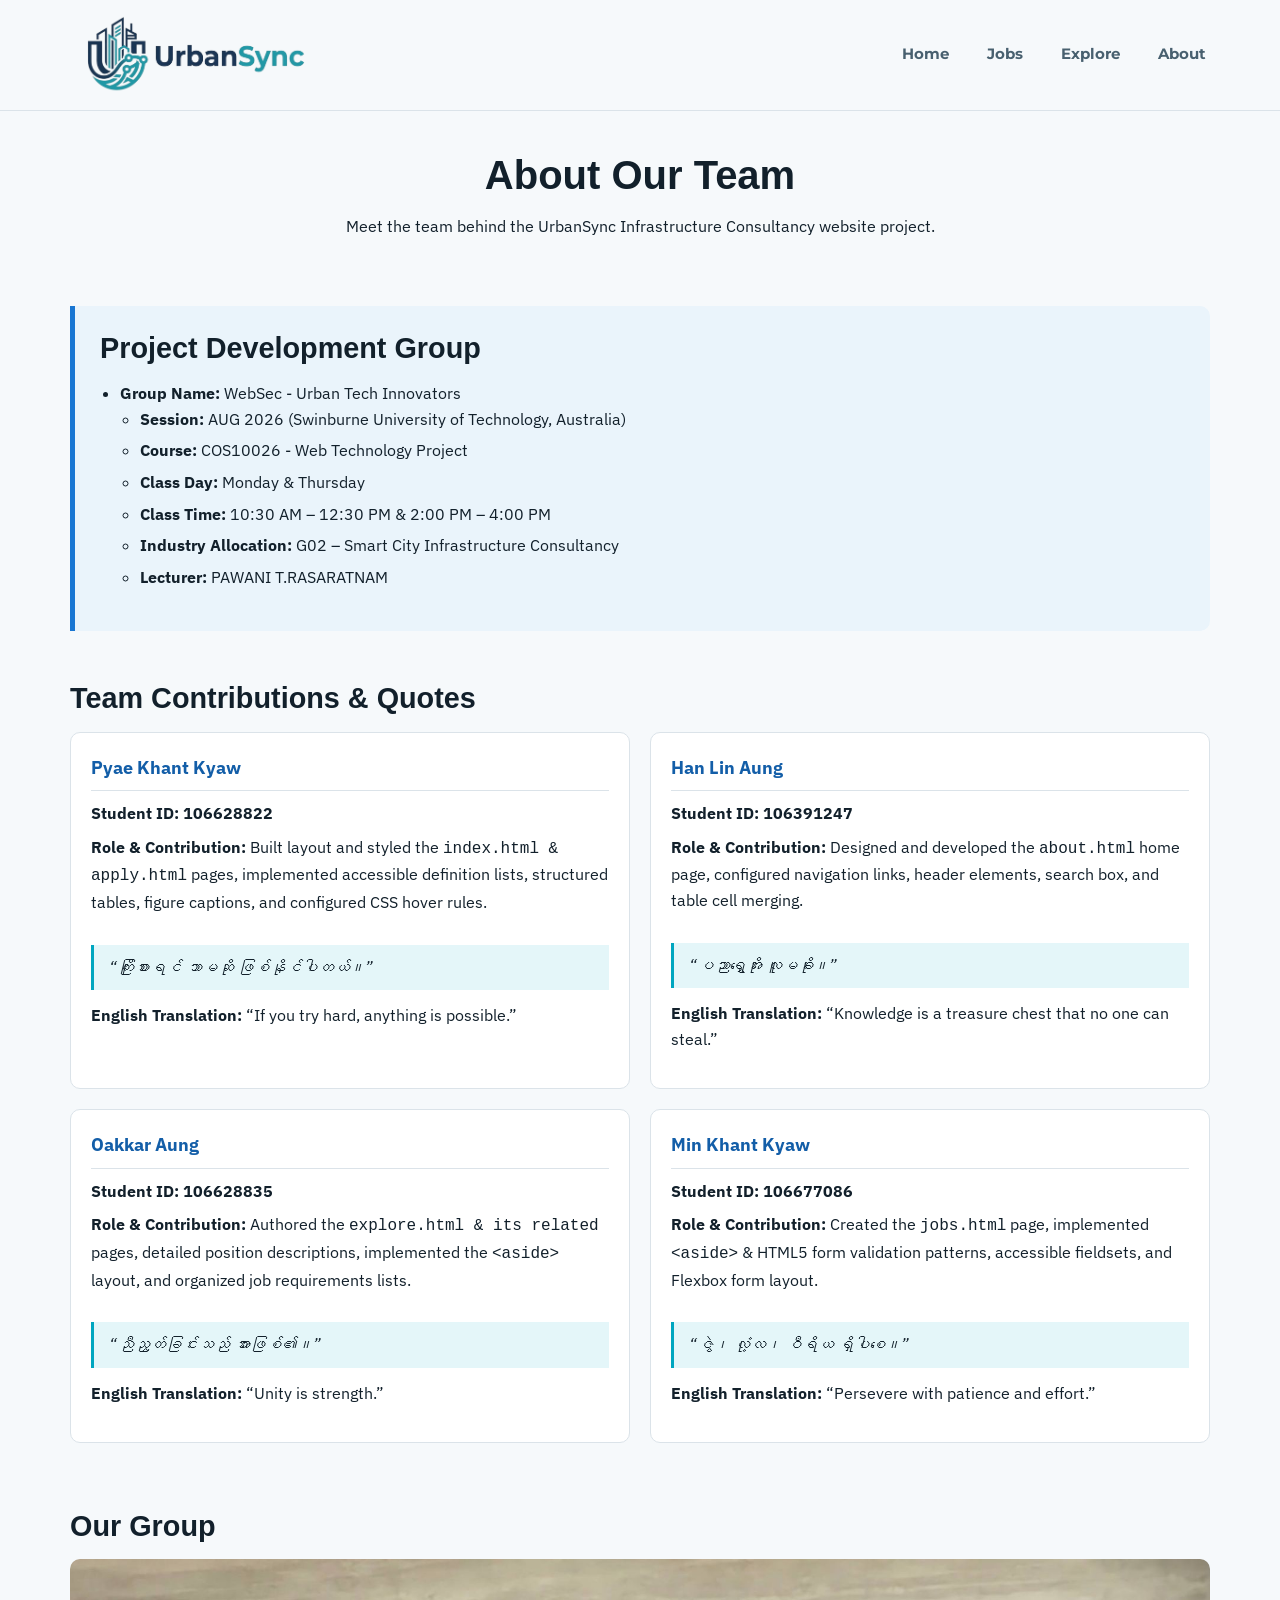
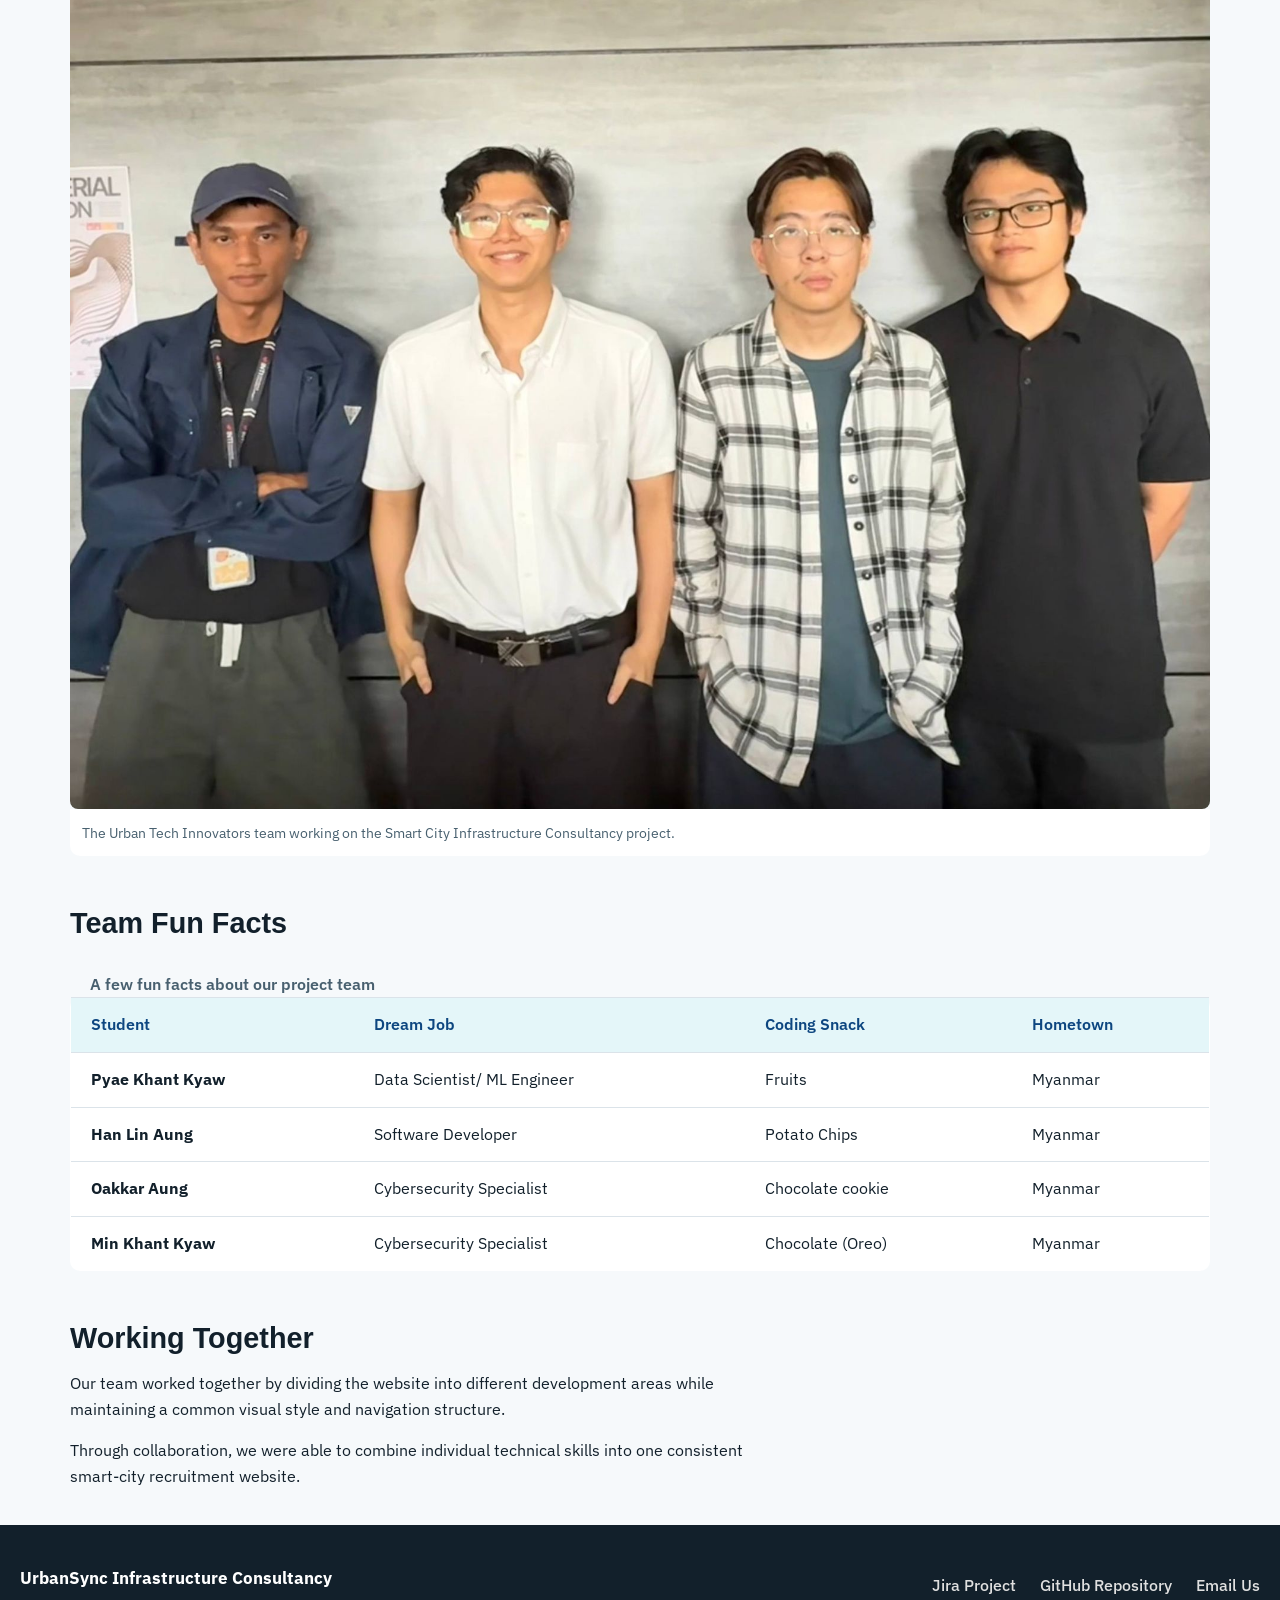
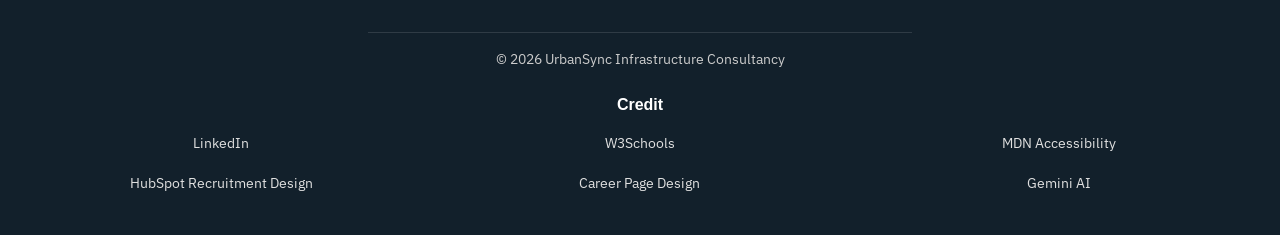
==== commit 53741ec9: "changed all the footers to have the correct jira link" ====
--- a/about.html
+++ b/about.html
@@ -190,7 +190,7 @@
     </div>
 
     <nav class="footer-links" aria-label="Footer navigation">
-        <a href="https://minkhantkyaw3157.atlassian.net/jira/software/projects/UHP/boards/2/backlog?atlOrigin=eyJpIjoiNzYxYjM2ZmIwYTVkNGU5ZWIyMDAyNzI1ZTBjNDgzMmMiLCJwIjoiaiJ9" target="_blank" rel="noopener noreferrer">Jira Project</a>
+        <a href="https://minkhantkyaw3157.atlassian.net/jira/software/projects/SCRUM/boards/1/backlog?atlOrigin=eyJpIjoiNzBkYmYxNTQwMmQ4NGRhYThkNTUxYTMwODFhODhiMzQiLCJwIjoiaiJ9" target="_blank" rel="noopener noreferrer">Jira Project</a>
         <a href="https://github.com/pyaekhantkyaw/G02-Smart-City-Infrastructure-Consultancy-Part1-Group2.git" target="_blank" rel="noopener noreferrer">GitHub Repository</a>
         <a href="mailto:urbanSync2026@gmail.com">Email Us</a>
     </nav>
--- a/style.css
+++ b/style.css
@@ -868,7 +868,7 @@
   align-items: center;
   gap: 0.5rem 2rem;
   background: var(--color-ink);
-  color: #cfdbe2;
+  color: #ffffff;
   padding: 40px 20px;
   margin-top: 20px;
 }
@@ -897,7 +897,7 @@
 }
 
 footer nav a {
-  color: #cfdbe2;
+  color:  #e0e0e0;
   font-weight: 500;
   text-decoration: none;
   border-bottom: 1px solid transparent;
@@ -916,7 +916,7 @@
   margin: 1rem 0 0;
   padding-top: 1rem;
   border-top: 1px solid rgba(255, 255, 255, 0.12);
-  color: #9fb0ba;
+  color: #cccccc;
   font-size: 0.85rem;
   width: 100%;
 }
@@ -945,6 +945,18 @@
 
 .footer-list li {
   text-align: center;
+}
+
+.footer-list li a {
+  color: #e0e0e0;  
+  font-size: 0.9rem; 
+  text-decoration: none;
+}
+
+.footer-list li a:hover,
+.footer-list li a:focus {
+  color: #fff;       
+  border-bottom: 1px solid var(--color-accent);
 }
 
 /* Mobile Adjustments */
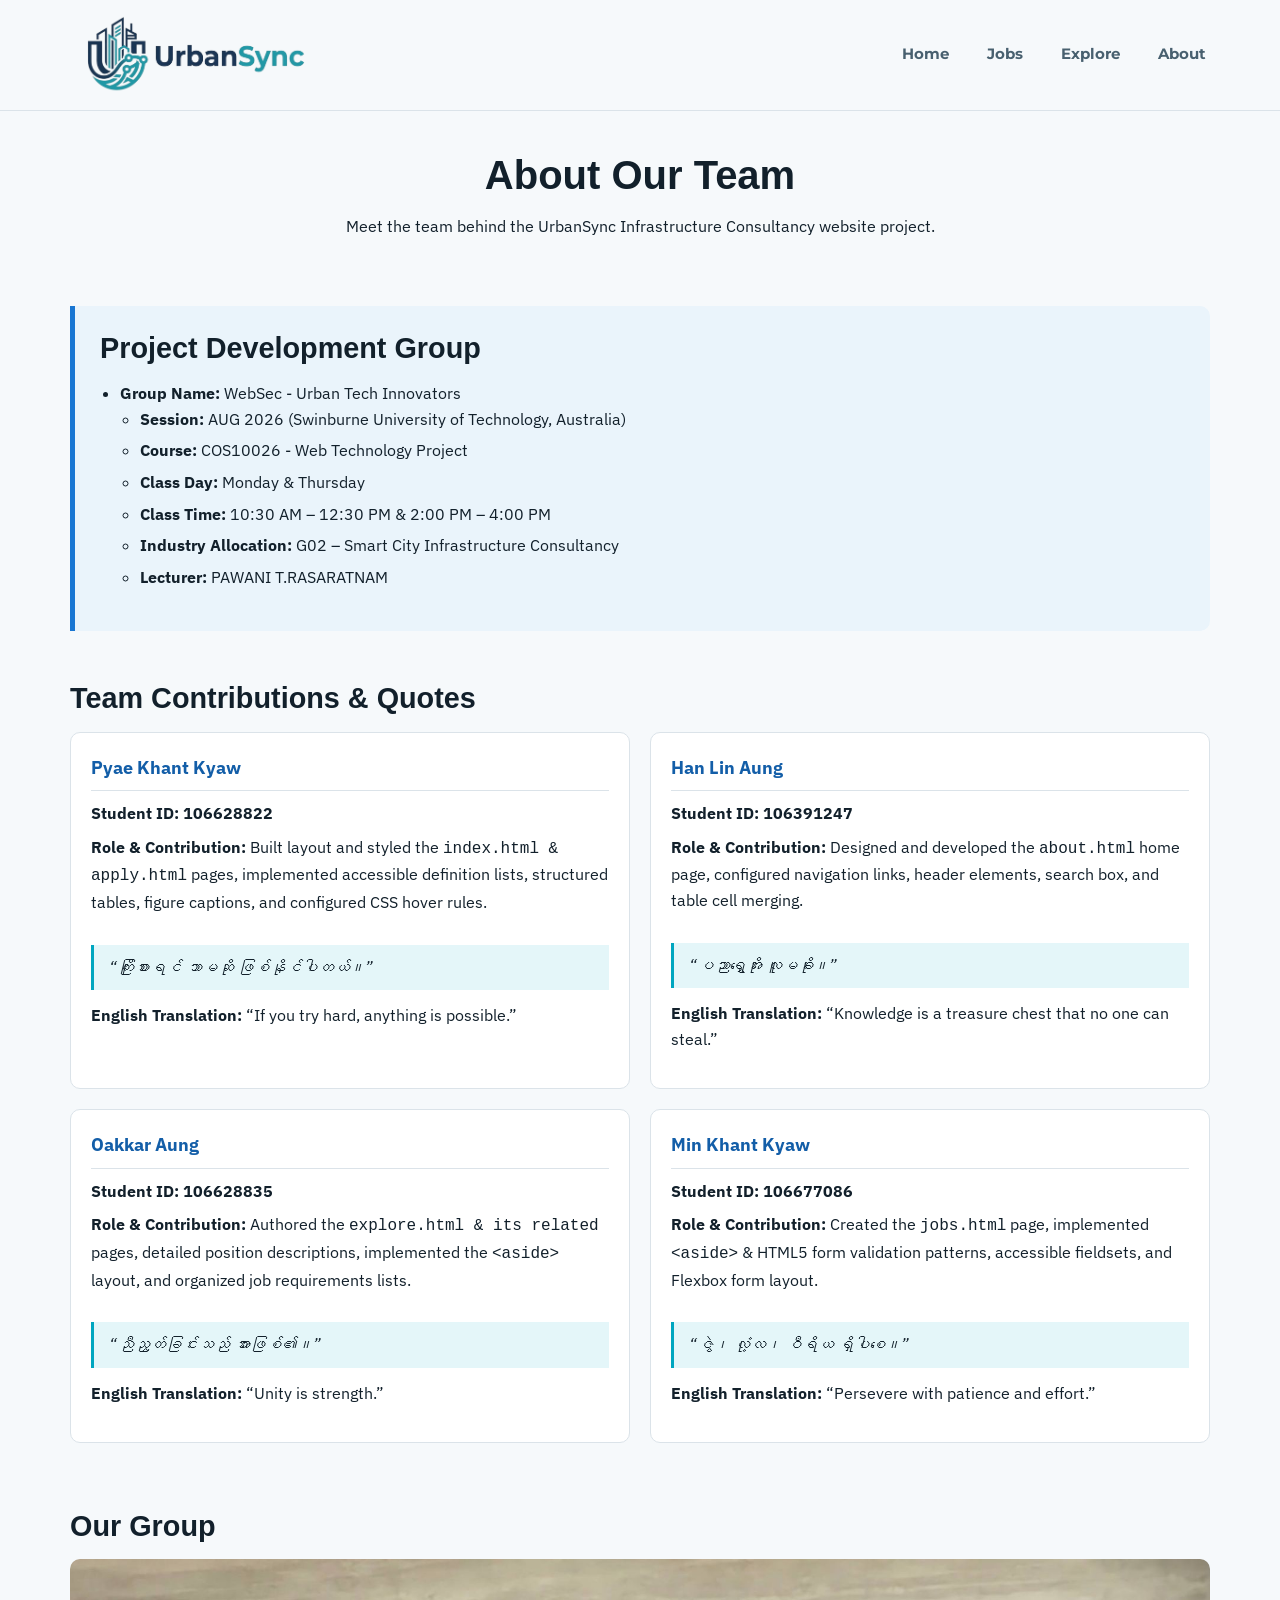
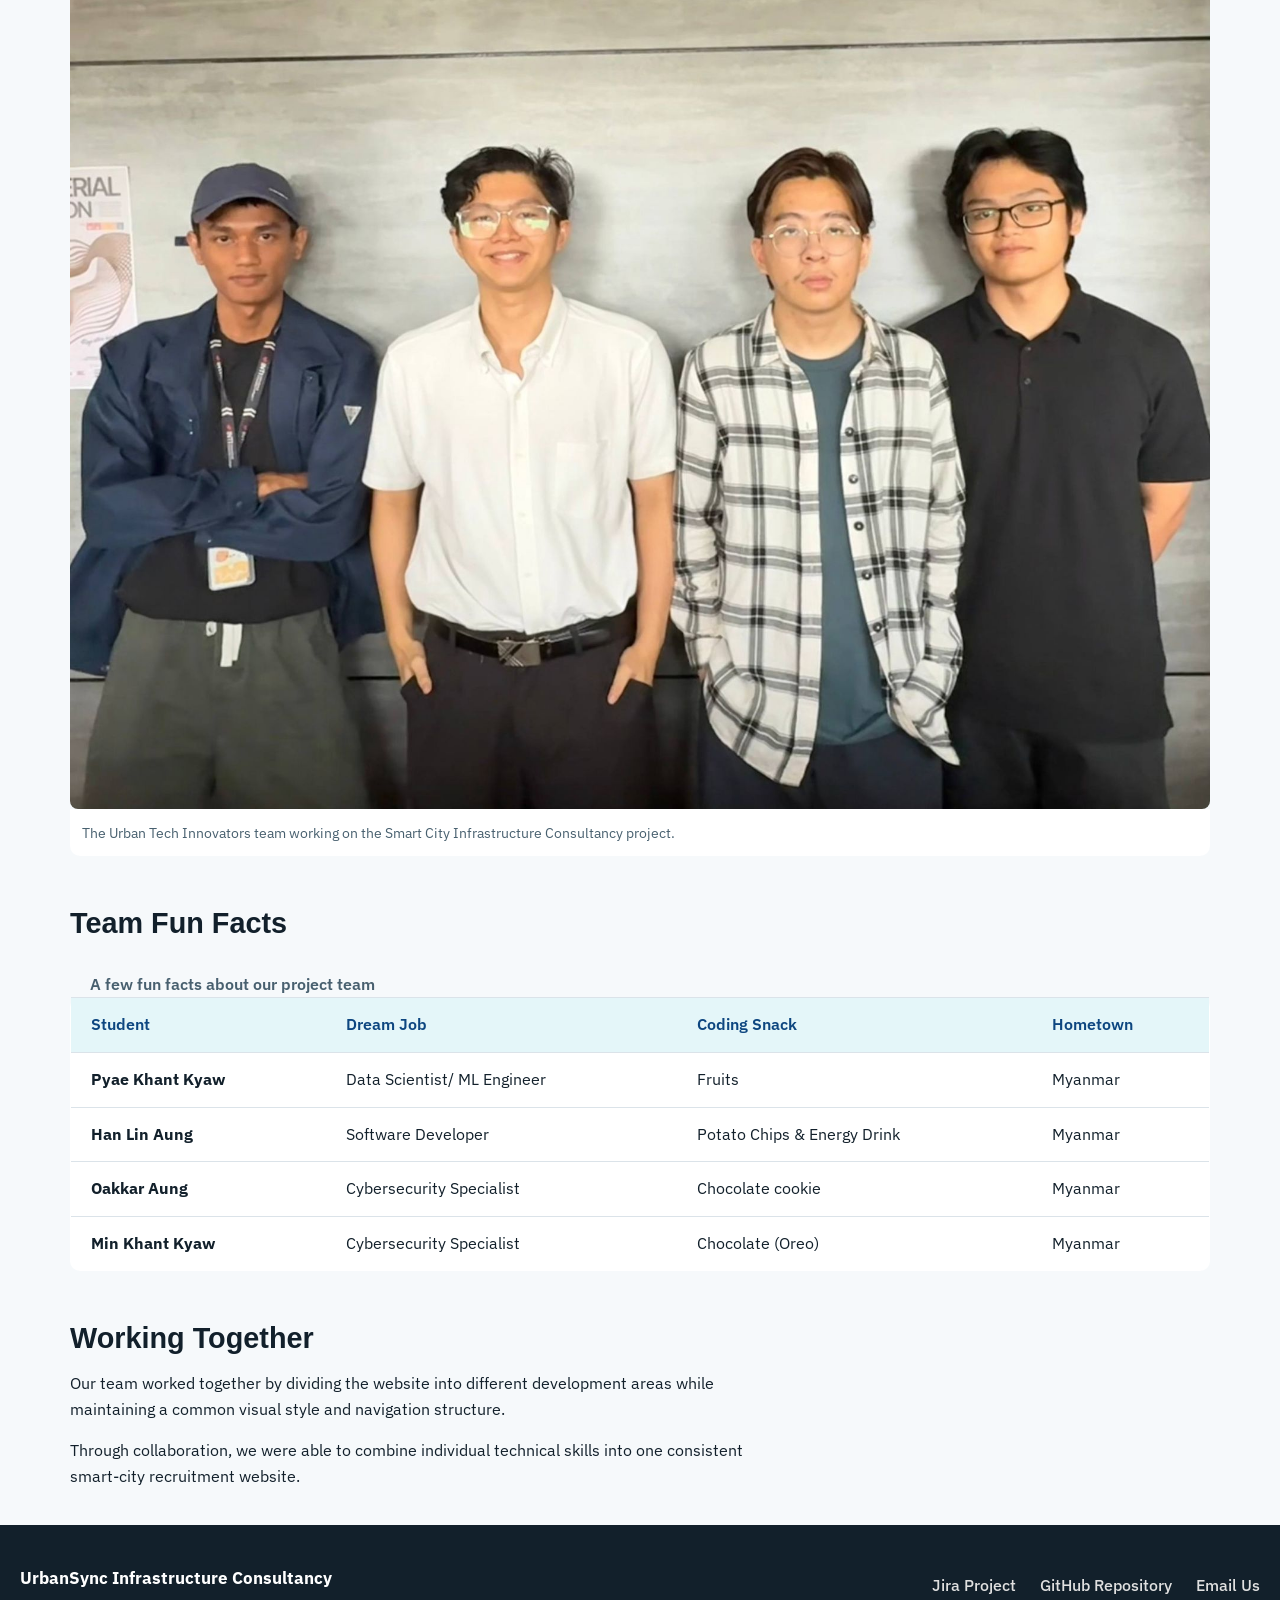
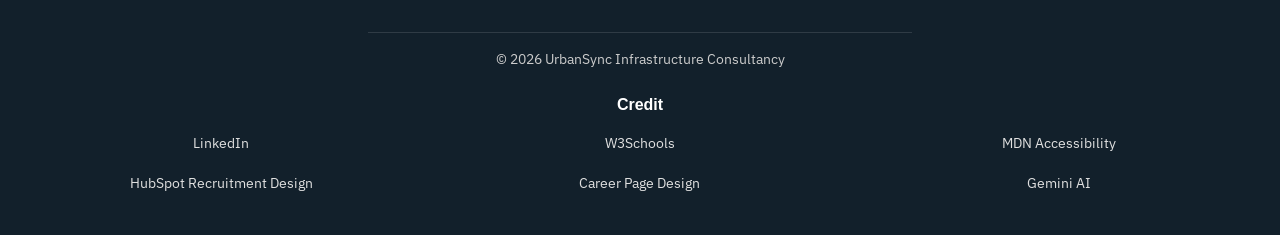
==== commit 172fd026: "Fix HTML encoding issues in about.html" ====
--- a/about.html
+++ b/about.html
@@ -153,7 +153,7 @@
                     <tr>
                         <th scope="row">Han Lin Aung</th>
                         <td>Software Developer</td>
-                        <td>Potato Chips</td>
+                        <td>Potato Chips & Energy Drink</td>
                         <td>Myanmar</td>
                     </tr>
                     <tr>
